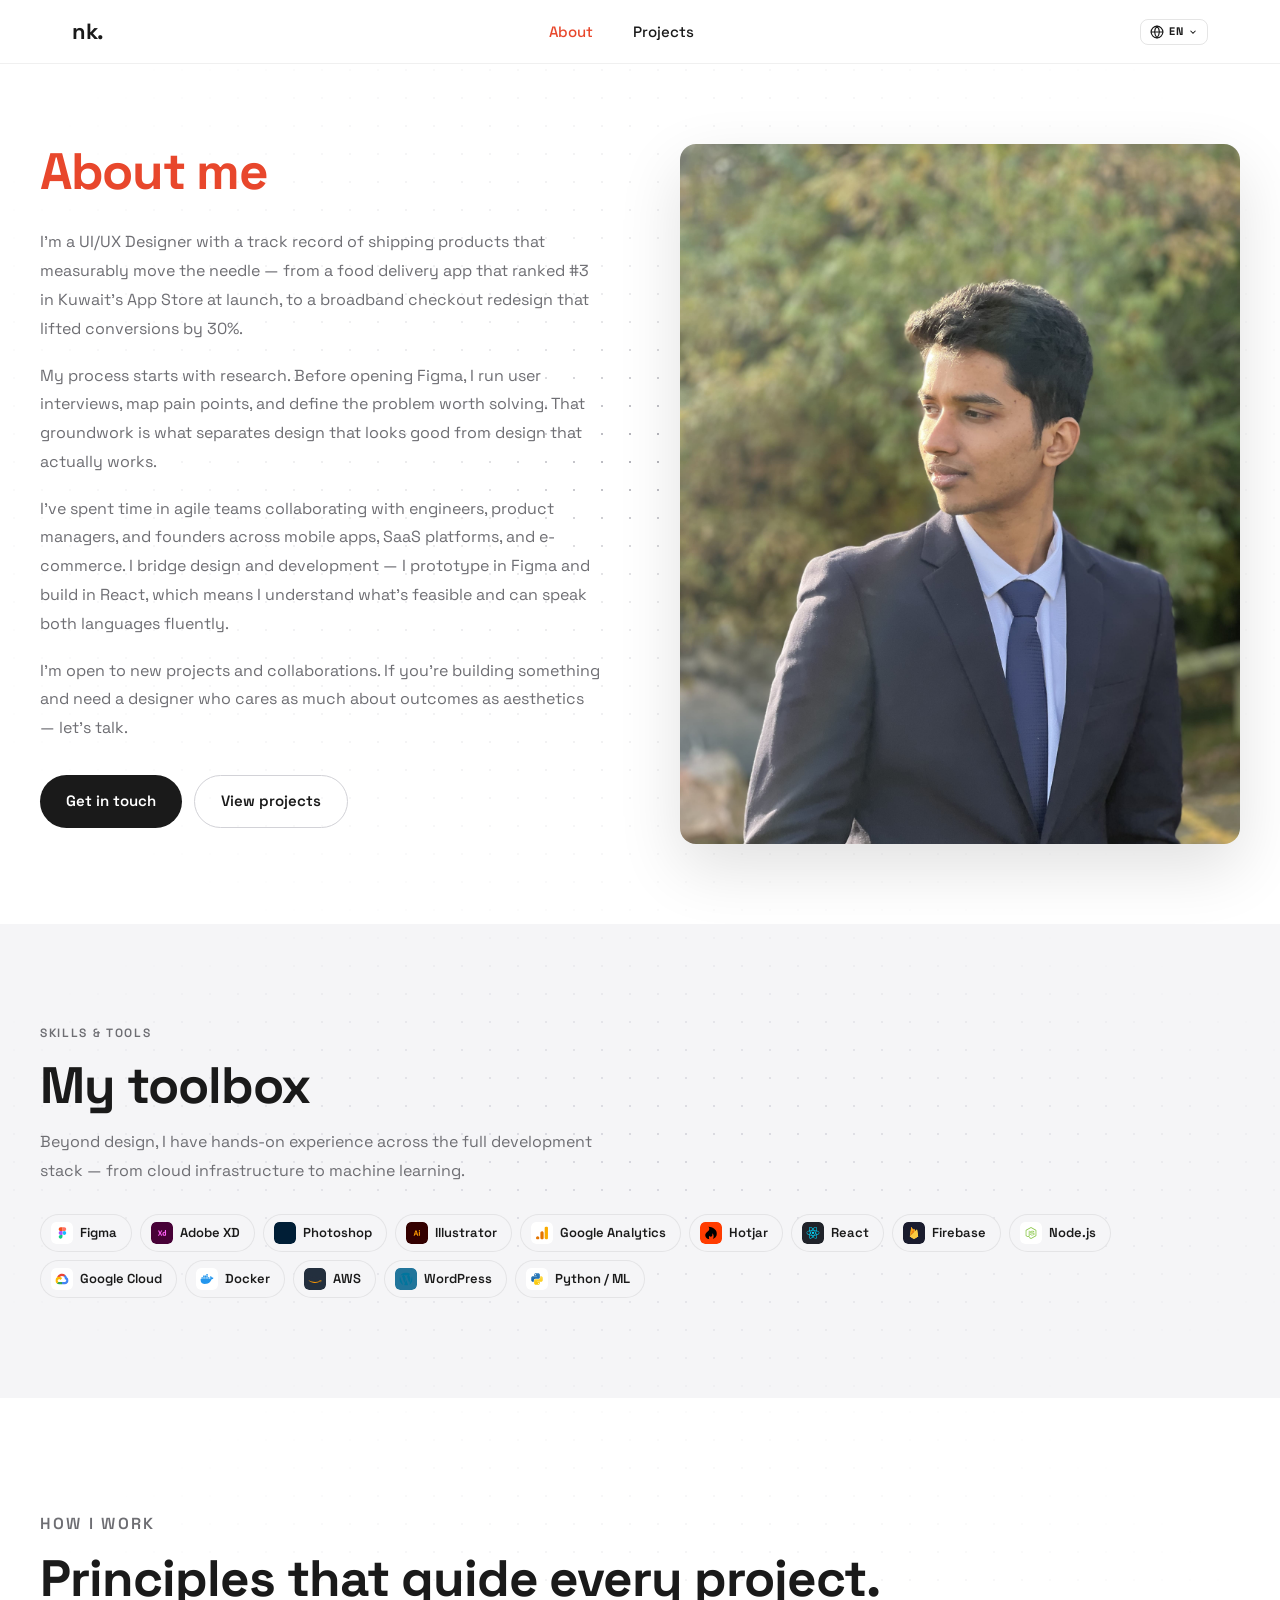
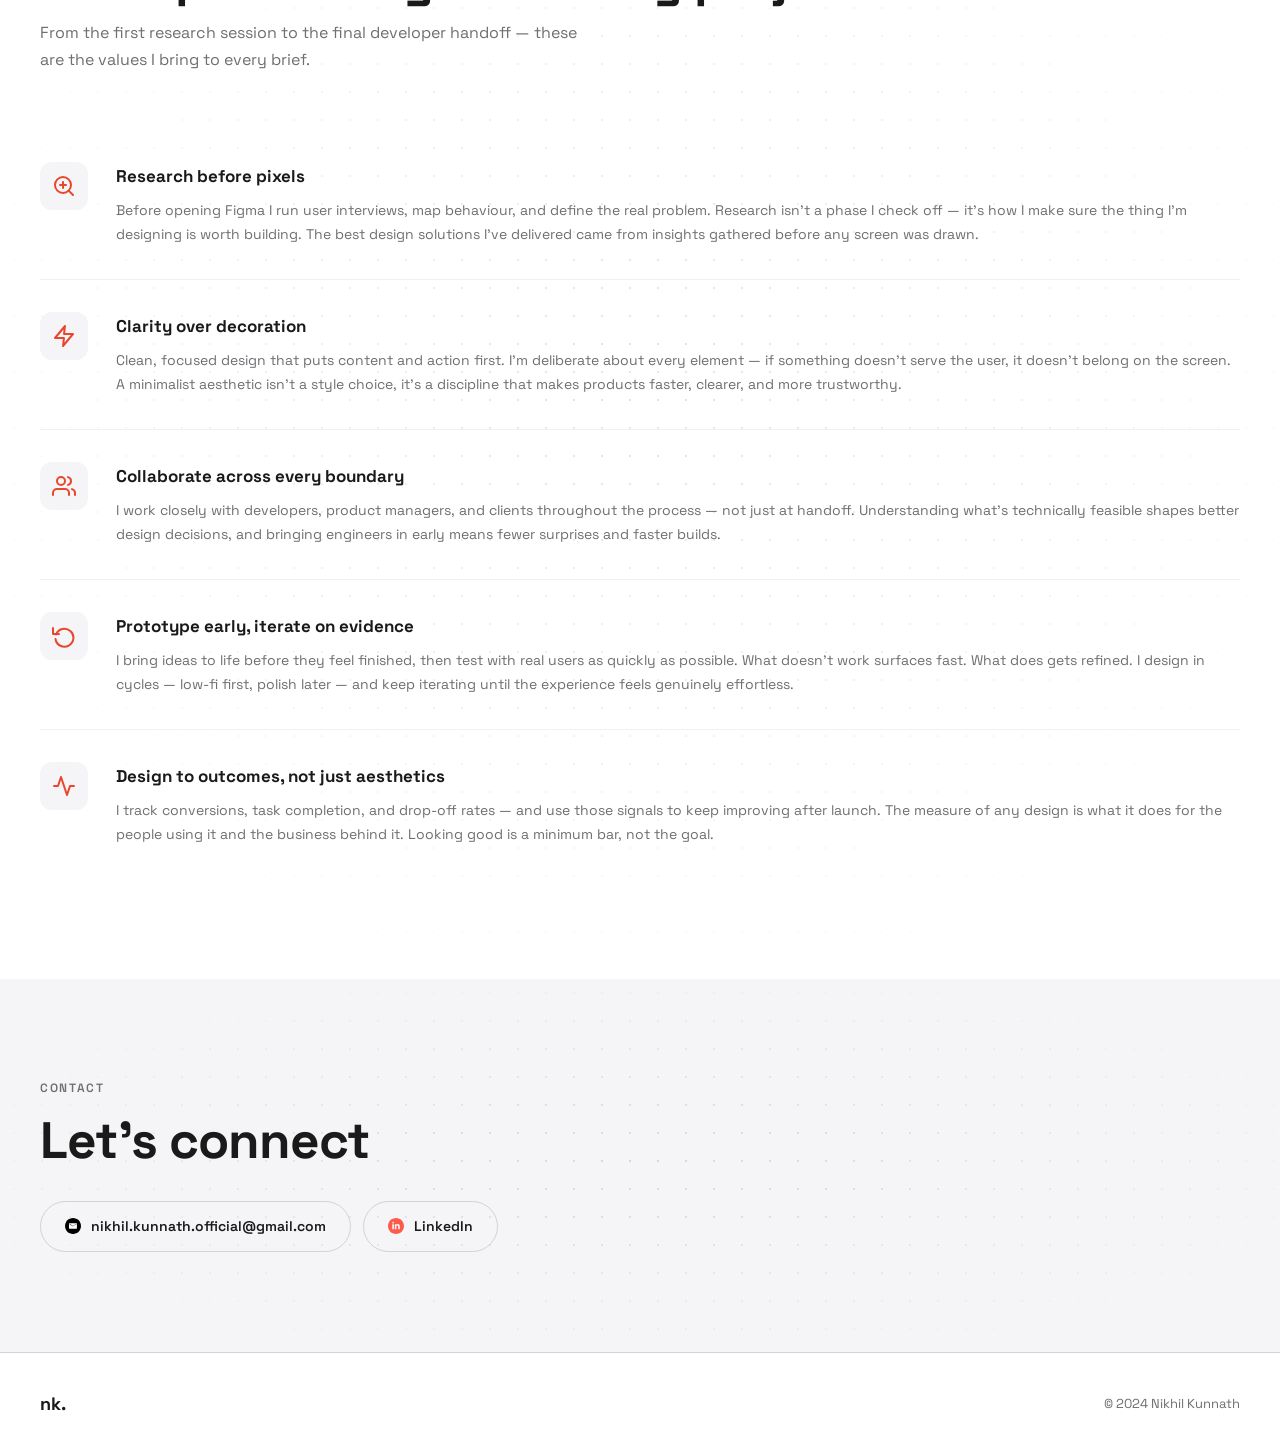
==== about/index.html @ 688c2c31 "Website update" ====
<!DOCTYPE html>
<html lang="en">
<head>
  <meta charset="UTF-8"/>
  <meta name="viewport" content="width=device-width,initial-scale=1.0"/>

  <title>About Nikhil Kunnath — UI/UX Designer &amp; UX Researcher</title>
  <meta name="description" content="About Nikhil Kunnath — UI/UX Designer with experience in mobile apps, e-commerce and SaaS products. Delivered +30% conversions, #3 App Store ranking, and Top 2 on Google."/>
  <meta name="keywords" content="about Nikhil Kunnath, UI UX designer UK, product designer, UX researcher, Figma designer, mobile app designer"/>
  <meta name="author" content="Nikhil Kunnath"/>
  <meta name="robots" content="index, follow"/>
  <link rel="canonical" href="https://nikhilkunnath.online/about/"/>

  <meta property="og:type" content="profile"/>
  <meta property="og:url" content="https://nikhilkunnath.online/about/"/>
  <meta property="og:title" content="About Nikhil Kunnath — UI/UX Designer"/>
  <meta property="og:description" content="UI/UX Designer and UX Researcher. Delivered measurable outcomes across mobile apps, broadband, and e-commerce. Based in the UK."/>
  <meta property="og:image" content="https://nikhilkunnath.online/assets/Nikhil_qWBYh4V7IdTj81jooNt3N.jpeg"/>
  <meta property="og:image:alt" content="Nikhil Kunnath — UI/UX Designer"/>
  <meta property="og:site_name" content="Nikhil Kunnath"/>

  <meta name="twitter:card" content="summary_large_image"/>
  <meta name="twitter:title" content="About Nikhil Kunnath — UI/UX Designer"/>
  <meta name="twitter:description" content="UI/UX Designer and UX Researcher delivering measurable product outcomes."/>
  <meta name="twitter:image" content="https://nikhilkunnath.online/assets/Nikhil_qWBYh4V7IdTj81jooNt3N.jpeg"/>

  <script type="application/ld+json">
  {
    "@context": "https://schema.org",
    "@type": "AboutPage",
    "@id": "https://nikhilkunnath.online/about/#page",
    "url": "https://nikhilkunnath.online/about/",
    "name": "About Nikhil Kunnath — UI/UX Designer",
    "description": "About page for Nikhil Kunnath, a UI/UX Designer and UX Researcher.",
    "isPartOf": { "@id": "https://nikhilkunnath.online/#website" },
    "about": { "@id": "https://nikhilkunnath.online/#person" },
    "breadcrumb": {
      "@type": "BreadcrumbList",
      "itemListElement": [
        { "@type": "ListItem", "position": 1, "name": "Home", "item": "https://nikhilkunnath.online/" },
        { "@type": "ListItem", "position": 2, "name": "About", "item": "https://nikhilkunnath.online/about/" }
      ]
    }
  }
  </script>

  <link rel="preconnect" href="https://fonts.googleapis.com"/>
  <link rel="preconnect" href="https://fonts.gstatic.com" crossorigin/>
  <link rel="icon" href="../favicon.ico" sizes="any"/>
  <link rel="icon" href="../assets/favicon.svg" type="image/svg+xml"/>
  <link rel="stylesheet" href="../styles/main.css"/>
</head>
<body>
<nav>
  <div class="nav-inner">
    <a href="../index.html" class="nav-logo notranslate" translate="no">nk.</a>
    <ul class="nav-links">
      <li><a href="../about/index.html" class="active">About</a></li>
      <li><a href="../index.html#projects">Projects</a></li>
    </ul>
    <button class="nav-toggle" id="navToggle" aria-label="Menu">
      <span></span><span></span><span></span>
    </button>
  </div>
</nav>
<div class="nav-drawer" id="navDrawer">
  <a href="../about/index.html">About</a>
  <a href="../index.html#projects">Projects</a>
</div>

<!-- ABOUT HERO -->
<div class="about-hero dot-target">
  <div class="about-grid">
    <div class="fade-up">
      <h1 style="font-size:clamp(30px,4vw,52px);color:var(--accent);margin-bottom:28px;line-height:1.1;">About me</h1>
      <div class="about-text">
        <p>I'm a UI/UX Designer with a track record of shipping products that measurably move the needle — from a food delivery app that ranked #3 in Kuwait's App Store at launch, to a broadband checkout redesign that lifted conversions by 30%.</p>
        <p>My process starts with research. Before opening Figma, I run user interviews, map pain points, and define the problem worth solving. That groundwork is what separates design that looks good from design that actually works.</p>
        <p>I've spent time in agile teams collaborating with engineers, product managers, and founders across mobile apps, SaaS platforms, and e-commerce. I bridge design and development — I prototype in Figma and build in React, which means I understand what's feasible and can speak both languages fluently.</p>
        <p>I'm open to new projects and collaborations. If you're building something and need a designer who cares as much about outcomes as aesthetics — let's talk.</p>
      </div>
      <div style="margin-top:32px;display:flex;gap:12px;flex-wrap:wrap;">
        <a href="mailto:nikhil.kunnath.official@gmail.com" class="btn btn-primary">Get in touch</a>
        <a href="../index.html#projects" class="btn btn-secondary">View projects</a>
      </div>
    </div>
    <div class="fade-up">
      <img class="about-photo" loading="lazy" src="../assets/Nikhil_qWBYh4V7IdTj81jooNt3N.jpeg" alt="Nikhil Kunnath"/>
    </div>
  </div>
</div>

<!-- TOOLBOX — all 7 categories as chips -->
<section class="section section--gray dot-target">
  <div class="container">
    <div class="fade-up">
      <p class="eyebrow">Skills &amp; tools</p>
      <h2>My toolbox</h2>
      <p class="body-md" style="margin-top:14px;max-width:560px;">Beyond design, I have hands-on experience across the full development stack — from cloud infrastructure to machine learning.</p>
      <div class="toolbox-full">
        <span class="chip"><img src="../assets/icons/figma.svg" alt="Figma" class="chip-icon"/>Figma</span>
        <span class="chip"><img src="../assets/icons/adobe-xd.svg" alt="Adobe XD" class="chip-icon"/>Adobe XD</span>
        <span class="chip"><img src="../assets/icons/photoshop.svg" alt="Photoshop" class="chip-icon"/>Photoshop</span>
        <span class="chip"><img src="../assets/icons/adobe-illustrator.svg" alt="Illustrator" class="chip-icon"/>Illustrator</span>
        <span class="chip"><img src="../assets/icons/google-analytics.svg" alt="Google Analytics" class="chip-icon"/>Google Analytics</span>
        <span class="chip"><img src="../assets/icons/hotjar.svg" alt="Hotjar" class="chip-icon"/>Hotjar</span>
        <span class="chip"><img src="../assets/icons/react.svg" alt="React" class="chip-icon"/>React</span>
        <span class="chip"><img src="../assets/icons/firebase.svg" alt="Firebase" class="chip-icon"/>Firebase</span>
        <span class="chip"><img src="../assets/icons/node-js.svg" alt="Node.js" class="chip-icon"/>Node.js</span>
        <span class="chip"><img src="../assets/icons/google-cloud.svg" alt="Google Cloud" class="chip-icon"/>Google Cloud</span>
        <span class="chip"><img src="../assets/icons/docker.svg" alt="Docker" class="chip-icon"/>Docker</span>
        <span class="chip"><img src="../assets/icons/aws.svg" alt="AWS" class="chip-icon"/>AWS</span>
        <span class="chip"><img src="../assets/icons/wordpress.svg" alt="WordPress" class="chip-icon"/>WordPress</span>
        <span class="chip"><img src="../assets/icons/python.svg" alt="Python" class="chip-icon"/>Python / ML</span>
      </div>
    </div>
  </div>
</section>

<!-- HOW I WORK — unified section -->
<section class="section dot-target">
  <div class="container">
    <div class="how-section-header fade-up">
      <p class="eyebrow">How I work</p>
      <h2>Principles that guide every project.</h2>
      <p>From the first research session to the final developer handoff — these are the values I bring to every brief.</p>
    </div>

    <div class="approach-list" style="margin-top:40px;">

      <div class="approach-item fade-up">
        <div class="a-icon">
          <svg viewBox="0 0 24 24" fill="none" stroke="currentColor" stroke-width="2" stroke-linecap="round" stroke-linejoin="round">
            <circle cx="11" cy="11" r="8"/><line x1="21" y1="21" x2="16.65" y2="16.65"/>
            <line x1="11" y1="8" x2="11" y2="14"/><line x1="8" y1="11" x2="14" y2="11"/>
          </svg>
        </div>
        <div>
          <p class="a-title">Research before pixels</p>
          <p class="a-desc">Before opening Figma I run user interviews, map behaviour, and define the real problem. Research isn't a phase I check off — it's how I make sure the thing I'm designing is worth building. The best design solutions I've delivered came from insights gathered before any screen was drawn.</p>
        </div>
      </div>

      <div class="approach-item fade-up">
        <div class="a-icon">
          <svg viewBox="0 0 24 24" fill="none" stroke="currentColor" stroke-width="2" stroke-linecap="round" stroke-linejoin="round">
            <polygon points="13 2 3 14 12 14 11 22 21 10 12 10 13 2"/>
          </svg>
        </div>
        <div>
          <p class="a-title">Clarity over decoration</p>
          <p class="a-desc">Clean, focused design that puts content and action first. I'm deliberate about every element — if something doesn't serve the user, it doesn't belong on the screen. A minimalist aesthetic isn't a style choice, it's a discipline that makes products faster, clearer, and more trustworthy.</p>
        </div>
      </div>

      <div class="approach-item fade-up">
        <div class="a-icon">
          <svg viewBox="0 0 24 24" fill="none" stroke="currentColor" stroke-width="2" stroke-linecap="round" stroke-linejoin="round">
            <path d="M17 21v-2a4 4 0 0 0-4-4H5a4 4 0 0 0-4 4v2"/><circle cx="9" cy="7" r="4"/>
            <path d="M23 21v-2a4 4 0 0 0-3-3.87M16 3.13a4 4 0 0 1 0 7.75"/>
          </svg>
        </div>
        <div>
          <p class="a-title">Collaborate across every boundary</p>
          <p class="a-desc">I work closely with developers, product managers, and clients throughout the process — not just at handoff. Understanding what's technically feasible shapes better design decisions, and bringing engineers in early means fewer surprises and faster builds.</p>
        </div>
      </div>

      <div class="approach-item fade-up">
        <div class="a-icon">
          <svg viewBox="0 0 24 24" fill="none" stroke="currentColor" stroke-width="2" stroke-linecap="round" stroke-linejoin="round">
            <polyline points="1 4 1 10 7 10"/><path d="M3.51 15a9 9 0 1 0 .49-4.5"/>
          </svg>
        </div>
        <div>
          <p class="a-title">Prototype early, iterate on evidence</p>
          <p class="a-desc">I bring ideas to life before they feel finished, then test with real users as quickly as possible. What doesn't work surfaces fast. What does gets refined. I design in cycles — low-fi first, polish later — and keep iterating until the experience feels genuinely effortless.</p>
        </div>
      </div>

      <div class="approach-item fade-up">
        <div class="a-icon">
          <svg viewBox="0 0 24 24" fill="none" stroke="currentColor" stroke-width="2" stroke-linecap="round" stroke-linejoin="round">
            <polyline points="22 12 18 12 15 21 9 3 6 12 2 12"/>
          </svg>
        </div>
        <div>
          <p class="a-title">Design to outcomes, not just aesthetics</p>
          <p class="a-desc">I track conversions, task completion, and drop-off rates — and use those signals to keep improving after launch. The measure of any design is what it does for the people using it and the business behind it. Looking good is a minimum bar, not the goal.</p>
        </div>
      </div>

    </div>
  </div>
</section>

<!-- CONTACT -->
<section class="section section--gray dot-target">
  <div class="container">
    <div class="fade-up" style="max-width:600px;">
      <p class="eyebrow">Contact</p>
      <h2>Let's connect</h2>
      <div class="contact-links">
        <a href="mailto:nikhil.kunnath.official@gmail.com" class="contact-link">
          <img src="../assets/4550857_email_gmail_mail_sending_yahoo_icon_fpWI31_f5WySmwrllPSsp.svg" alt="Email"/>
          nikhil.kunnath.official@gmail.com
        </a>
        <a href="https://linkedin.com/in/nikhilkunnath" target="_blank" rel="noopener" class="contact-link">
          <img src="../assets/1964405_linkedin_logo_media_social_icon_0TjLdwQFYblhfqQ-_rAzj.svg" alt="LinkedIn"/>
          LinkedIn
        </a>
      </div>
    </div>
  </div>
</section>

<footer>
  <div class="footer-inner">
    <span class="footer-logo notranslate" translate="no">nk.</span>
    <span class="footer-copy">© 2024 Nikhil Kunnath</span>
  </div>
</footer>
<script src="../scripts/main.js"></script>
<script src="../scripts/translate.js"></script>
</body>
</html>
---- styles/main.css ----
@import url('https://fonts.googleapis.com/css2?family=Space+Grotesk:wght@300;400;500;600;700&display=swap');
*,*::before,*::after{box-sizing:border-box;margin:0;padding:0}
:root{
  --white:#ffffff;--off-white:#f5f5f7;--near-black:#1a1a1a;
  --mid-gray:#6e6e73;--light-gray:#d2d2d7;--ultralight:#f0f0f5;
  --accent:#e8472c;--blue:#3a5fff;--mint:#d0e8c6;
  --font:'Space Grotesk',-apple-system,BlinkMacSystemFont,sans-serif;
  --nav:64px;--r:16px;--rs:10px;--max:1200px;
}
html{scroll-behavior:smooth;-webkit-font-smoothing:antialiased}
body{font-family:var(--font);background:var(--white);color:var(--near-black);font-size:17px;line-height:1.65;overflow-x:hidden}
a{color:inherit;text-decoration:none}
img{max-width:100%;display:block}

/* NAV */
nav{position:fixed;top:0;left:0;right:0;height:var(--nav);z-index:200;backdrop-filter:saturate(180%) blur(20px);-webkit-backdrop-filter:saturate(180%) blur(20px);background:rgba(255,255,255,.85);border-bottom:1px solid rgba(0,0,0,.06);transition:border-color .2s}
.nav-inner{max-width:var(--max);margin:0 auto;padding:0 32px;height:100%;display:flex;align-items:center;justify-content:space-between}
.nav-logo{font-size:22px;font-weight:700;letter-spacing:-.5px}
.nav-links{display:flex;gap:40px;list-style:none}
.nav-links a{font-size:15px;font-weight:500;transition:color .2s}
.nav-links a:hover,.nav-links a.active{color:var(--accent)}
.nav-toggle{display:none;flex-direction:column;gap:5px;cursor:pointer;background:none;border:none;padding:4px}
.nav-toggle span{display:block;width:22px;height:2px;background:var(--near-black);border-radius:2px;transition:all .3s}
.nav-toggle.open span:nth-child(1){transform:translateY(7px) rotate(45deg)}
.nav-toggle.open span:nth-child(2){opacity:0}
.nav-toggle.open span:nth-child(3){transform:translateY(-7px) rotate(-45deg)}
.nav-drawer{display:none;position:fixed;top:var(--nav);left:0;right:0;background:rgba(255,255,255,.97);backdrop-filter:blur(20px);border-bottom:1px solid var(--light-gray);z-index:199;padding:28px 32px;flex-direction:column;gap:20px}
.nav-drawer.open{display:flex}
.nav-drawer a{font-size:18px;font-weight:600;transition:color .2s}
.nav-drawer a:hover{color:var(--accent)}

/* LAYOUT */
.section{padding:100px 32px}
.section--gray{background:var(--off-white)}
.section--mint{background:var(--mint)}
.container{max-width:var(--max);margin:0 auto}
.container--narrow{max-width:860px;margin:0 auto}

/* TYPE */
.eyebrow{font-size:12px;font-weight:600;letter-spacing:.14em;text-transform:uppercase;color:var(--mid-gray);margin-bottom:14px}
h1{font-size:clamp(38px,5.5vw,76px);font-weight:700;letter-spacing:-.025em;line-height:1.06}
h2{font-size:clamp(26px,4vw,52px);font-weight:700;letter-spacing:-.02em;line-height:1.1}
h3{font-size:clamp(16px,2vw,21px);font-weight:600;letter-spacing:-.01em;line-height:1.3}
.body-lg{font-size:clamp(16px,2vw,18px);line-height:1.75;color:var(--mid-gray)}
.body-md{font-size:16px;line-height:1.8;color:var(--mid-gray)}

/* HERO - split */
.hero-wrap{min-height:100vh;padding:calc(var(--nav) + 56px) 32px 80px;display:flex;align-items:center}
.hero{max-width:var(--max);margin:0 auto;width:100%;display:grid;grid-template-columns:1fr 1fr;gap:64px;align-items:center}
.hero h1{margin-bottom:10px}
.hero-sub{font-size:clamp(24px,3.5vw,44px);font-weight:700;letter-spacing:-.02em;color:var(--accent);margin-bottom:22px;line-height:1.1}
.hero-desc{max-width:500px;color:var(--mid-gray);font-size:17px;line-height:1.75}
.hero-cta{display:flex;gap:14px;flex-wrap:wrap;align-items:center;margin-top:32px}

/* Toolbox on hero */
.toolbox-label{font-size:11px;font-weight:600;letter-spacing:.13em;text-transform:uppercase;color:var(--mid-gray);margin-top:36px;margin-bottom:14px}
.tool-chips{display:flex;flex-wrap:wrap;gap:8px}
.chip{display:inline-flex;align-items:center;gap:7px;padding:7px 14px 7px 10px;border-radius:100px;background:var(--off-white);border:1px solid rgba(0,0,0,.07);font-size:13px;font-weight:600;color:var(--near-black);transition:all .2s;cursor:default}
.chip svg{width:17px;height:17px;flex-shrink:0}
.chip-icon{width:22px;height:22px;flex-shrink:0;border-radius:5px;display:block}
.chip:hover{background:var(--near-black);color:white;border-color:transparent}

/* Hero mosaic */
.hero-mosaic{display:grid;grid-template-columns:1fr 1fr;grid-template-rows:200px 200px;gap:10px}
.mosaic-card{border-radius:14px;overflow:hidden;display:block;position:relative}
.mosaic-card img{width:100%;height:100%;object-fit:cover;transition:transform .5s ease}
.mosaic-card:hover img{transform:scale(1.05)}
.mosaic-label{position:absolute;inset:0;display:flex;align-items:flex-end;padding:14px;background:linear-gradient(transparent 40%,rgba(0,0,0,.6));color:white;font-size:12px;font-weight:600;opacity:0;transition:opacity .3s}
.mosaic-card:hover .mosaic-label{opacity:1}
.mosaic-card--span{grid-row:span 2}

/* BUTTONS */
.btn{display:inline-flex;align-items:center;gap:8px;padding:13px 26px;border-radius:100px;font-size:15px;font-weight:600;font-family:var(--font);cursor:pointer;transition:all .22s;border:none}
.btn-primary{background:var(--near-black);color:white}
.btn-primary:hover{background:#333;transform:translateY(-1px);box-shadow:0 8px 24px rgba(0,0,0,.15)}
.btn-secondary{background:transparent;color:var(--near-black);border:1.5px solid var(--light-gray)}
.btn-secondary:hover{border-color:var(--near-black)}

/* MARQUEE */
.marquee-wrap{overflow:hidden;border-top:1px solid var(--light-gray);border-bottom:1px solid var(--light-gray);padding:18px 0}
.marquee-track{display:flex;white-space:nowrap;animation:marquee 28s linear infinite}
.marquee-track:hover{animation-play-state:paused}
.marquee-item{display:inline-flex;align-items:center;gap:20px;padding-right:40px;font-size:14px;font-weight:500;color:var(--mid-gray)}
.marquee-dot{color:var(--accent);font-size:18px}
@keyframes marquee{from{transform:translateX(0)}to{transform:translateX(-50%)}}

/* SERVICES */
.services-grid{display:grid;grid-template-columns:1fr 1fr;gap:52px 80px;margin-top:64px}
.service-icon{width:48px;height:48px;margin-bottom:18px;color:var(--near-black)}
.service-title{font-size:20px;font-weight:700;margin-bottom:10px}
.service-desc{font-size:15px;line-height:1.75;color:var(--near-black);opacity:.65}

/* HOW I WORK — combined grid */
.how-section-header{margin-bottom:56px}
.how-section-header h2{margin-bottom:0}
.how-section-header p{color:var(--mid-gray);font-size:16px;margin-top:12px;max-width:560px;line-height:1.7}
.how-tabs{display:flex;gap:0;border-bottom:2px solid var(--light-gray);margin-bottom:48px;overflow-x:auto;scrollbar-width:none}
.how-tabs::-webkit-scrollbar{display:none}
.how-tab{padding:12px 24px;font-size:14px;font-weight:600;color:var(--mid-gray);border-bottom:2px solid transparent;margin-bottom:-2px;cursor:pointer;white-space:nowrap;background:none;border-top:none;border-left:none;border-right:none;font-family:var(--font);transition:color .2s,border-color .2s}
.how-tab.active{color:var(--accent);border-bottom-color:var(--accent)}
.how-panel{display:none}
.how-panel.active{display:block}
/* Principles grid */
.principles-grid{display:grid;grid-template-columns:repeat(2,1fr);gap:16px}
.principle-card{background:var(--white);border:1px solid rgba(0,0,0,.07);border-radius:var(--r);padding:32px;transition:transform .3s,box-shadow .3s}
.principle-card:hover{transform:translateY(-4px);box-shadow:0 16px 40px rgba(0,0,0,.08)}
.p-icon{width:48px;height:48px;border-radius:12px;background:var(--off-white);display:flex;align-items:center;justify-content:center;margin-bottom:18px;transition:background .3s,transform .4s cubic-bezier(.34,1.56,.64,1)}
.principle-card:hover .p-icon{background:rgba(232,71,44,.1);transform:rotate(-5deg) scale(1.08)}
.p-icon svg{width:24px;height:24px;color:var(--accent)}
.p-num{font-size:11px;font-weight:700;letter-spacing:.12em;color:var(--accent);margin-bottom:6px}
.p-title{font-size:18px;font-weight:700;margin-bottom:8px}
.p-desc{font-size:14px;line-height:1.75;color:var(--mid-gray)}
/* Approach list */
.approach-list{display:flex;flex-direction:column;gap:0}
.approach-item{display:grid;grid-template-columns:52px 1fr;gap:24px;align-items:start;padding:32px 0;border-bottom:1px solid var(--ultralight)}
.approach-item:last-child{border-bottom:none}
.a-icon{width:48px;height:48px;border-radius:12px;background:var(--off-white);display:flex;align-items:center;justify-content:center;flex-shrink:0;transition:background .3s,transform .4s cubic-bezier(.34,1.56,.64,1)}
.approach-item:hover .a-icon{background:rgba(232,71,44,.1);transform:rotate(-5deg) scale(1.08)}
.a-icon svg{width:24px;height:24px;color:var(--accent)}
.a-title{font-size:17px;font-weight:700;margin-bottom:8px;color:var(--near-black)}
.a-desc{font-size:14px;line-height:1.75;color:var(--mid-gray)}

/* PROJECTS */
.projects-grid{display:grid;grid-template-columns:repeat(2,1fr);gap:24px;margin-top:56px}
.project-card{background:var(--off-white);border-radius:var(--r);overflow:hidden;border:1px solid rgba(0,0,0,.06);transition:all .35s cubic-bezier(.25,.46,.45,.94);display:block}
.project-card:hover{transform:translateY(-6px);box-shadow:0 20px 60px rgba(0,0,0,.1);border-color:transparent}
.project-card-img{width:100%;aspect-ratio:16/9;object-fit:cover;display:block}
.project-card-body{padding:28px 28px 32px}
.project-card-tag{font-size:11px;font-weight:700;letter-spacing:.1em;text-transform:uppercase;color:var(--blue);margin-bottom:10px}
.project-card-title{font-size:22px;font-weight:700;letter-spacing:-.02em;margin-bottom:8px}
.project-card-desc{font-size:14px;color:var(--mid-gray);line-height:1.65;margin-bottom:20px}
.project-card-link{display:inline-flex;align-items:center;gap:6px;font-size:13px;font-weight:700;transition:gap .2s}
.project-card:hover .project-card-link{gap:10px}

/* TESTIMONIALS */
.testimonials-grid{display:grid;grid-template-columns:repeat(3,1fr);gap:20px;margin-top:56px}
.testimonial-card{background:var(--off-white);border-radius:var(--r);padding:32px;border:1px solid rgba(0,0,0,.05)}
.testimonial-quote{font-size:44px;line-height:1;color:var(--accent);font-weight:700;margin-bottom:14px;opacity:.3}
.testimonial-text{font-size:14px;line-height:1.8;margin-bottom:24px}
.testimonial-author{display:flex;align-items:center;gap:12px}
.testimonial-avatar{width:42px;height:42px;border-radius:50%;object-fit:cover;flex-shrink:0}
.testimonial-initials{width:42px;height:42px;border-radius:50%;background:var(--light-gray);display:flex;align-items:center;justify-content:center;font-size:15px;font-weight:700;color:var(--mid-gray);flex-shrink:0}
.testimonial-name{font-size:14px;font-weight:700}
.testimonial-role{font-size:12px;color:var(--mid-gray)}

/* CONTACT */
.contact-links{display:flex;gap:12px;margin-top:32px;flex-wrap:wrap}
.contact-link{display:inline-flex;align-items:center;gap:10px;padding:13px 24px;border-radius:100px;font-size:14px;font-weight:600;border:1.5px solid var(--light-gray);transition:all .22s}
.contact-link:hover{border-color:var(--near-black);background:var(--near-black);color:white}
.contact-link img{width:16px;height:16px;object-fit:contain;transition:filter .2s}
.contact-link:hover img{filter:invert(1)}

/* FOOTER */
footer{border-top:1px solid var(--light-gray);padding:36px 32px}
.footer-inner{max-width:var(--max);margin:0 auto;display:flex;align-items:center;justify-content:space-between;flex-wrap:wrap;gap:12px}
.footer-logo{font-size:18px;font-weight:700}
.footer-copy{font-size:13px;color:var(--mid-gray)}

/* ABOUT */
.about-hero{padding:calc(var(--nav) + 80px) 32px 80px}
.about-grid{display:grid;grid-template-columns:1fr 1fr;gap:80px;align-items:start;max-width:var(--max);margin:0 auto}
.about-photo{width:100%;aspect-ratio:4/5;object-fit:cover;object-position:top;border-radius:var(--r);box-shadow:0 24px 64px rgba(0,0,0,.12)}
.about-text p{margin-bottom:18px;color:var(--mid-gray);font-size:16px;line-height:1.8}
.about-text p:last-of-type{margin-bottom:0}
/* Full toolbox chips */
.toolbox-full{display:flex;flex-wrap:wrap;gap:8px;margin-top:28px}

/* ─── CASE STUDY ─── */
/* Horizontal subnav — sticky below main nav */
.case-subnav-wrap{
  position:sticky;top:var(--nav);z-index:100;
  background:rgba(255,255,255,.92);
  backdrop-filter:blur(16px);-webkit-backdrop-filter:blur(16px);
  border-bottom:1px solid var(--light-gray);
}
.case-subnav{
  max-width:860px;margin:0 auto;padding:0 32px;
  display:flex;overflow-x:auto;scrollbar-width:none;-ms-overflow-style:none;
}
.case-subnav::-webkit-scrollbar{display:none}
.case-subnav a{
  display:inline-block;padding:14px 18px;
  font-size:13px;font-weight:500;color:var(--mid-gray);
  border-bottom:2px solid transparent;
  white-space:nowrap;flex-shrink:0;
  transition:color .18s,border-color .18s;
}
.case-subnav a:hover{color:var(--near-black)}
.case-subnav a.active{color:var(--accent);border-bottom-color:var(--accent);font-weight:600}

.case-hero{padding:calc(var(--nav) + 72px) 32px 72px}
.case-hero-inner{max-width:860px;margin:0 auto}
.case-meta{display:flex;flex-wrap:wrap;gap:36px;margin-top:48px;padding-top:48px;border-top:1px solid var(--light-gray)}
.case-meta-label{font-size:11px;font-weight:700;letter-spacing:.12em;text-transform:uppercase;color:var(--mid-gray);margin-bottom:4px}
.case-meta-value{font-size:14px;font-weight:500}
.case-cover{width:100%;max-width:860px;display:block;margin:56px auto 0;border-radius:var(--r);box-shadow:0 24px 72px rgba(0,0,0,.12)}
.case-section{padding:68px 32px;scroll-margin-top:calc(var(--nav) + 54px)}
.case-section:not(:last-of-type){border-bottom:1px solid var(--ultralight)}
.case-content{max-width:860px;margin:0 auto}
.case-section h2{margin-bottom:20px}
.case-section p,.case-section .body-md{margin-bottom:14px}
.case-section p:last-child{margin-bottom:0}
.back-link{display:inline-flex;align-items:center;gap:6px;font-size:13px;font-weight:600;color:var(--mid-gray);margin-bottom:32px;transition:color .18s}
.back-link:hover{color:var(--near-black)}

/* Case content blocks */
.goals-box{background:#f0f4ff;border:1px solid rgba(58,95,255,.15);border-radius:var(--rs);padding:26px 30px;margin-top:24px}
.goals-box-title{font-size:14px;font-weight:700;color:var(--blue);margin-bottom:12px}
.goals-box ul{list-style:disc;padding-left:18px;display:flex;flex-direction:column;gap:8px}
.goals-box li{font-size:15px;line-height:1.65}
.goals-grid{display:grid;grid-template-columns:repeat(auto-fill,minmax(200px,1fr));gap:14px;margin-top:24px}
.goal-card{background:var(--off-white);border-radius:var(--rs);padding:22px}
.goal-num{font-size:11px;font-weight:700;letter-spacing:.1em;color:var(--blue);margin-bottom:8px}
.goal-text{font-size:14px;line-height:1.65}
.img-grid{display:grid;grid-template-columns:repeat(auto-fill,minmax(240px,1fr));gap:14px;margin-top:24px}
.img-grid img{width:100%;border-radius:var(--rs);border:1px solid rgba(0,0,0,.07);box-shadow:0 4px 20px rgba(0,0,0,.07);display:block}
.img-full{width:100%;max-width:760px;display:block;border-radius:var(--rs);border:1px solid rgba(0,0,0,.07);box-shadow:0 4px 24px rgba(0,0,0,.08);margin-top:24px}
.stats-row{display:grid;grid-template-columns:repeat(auto-fill,minmax(150px,1fr));gap:14px;margin-top:32px}
.stat-card{text-align:center;padding:28px 14px;background:var(--off-white);border-radius:var(--r);border:1px solid var(--light-gray)}
.stat-num{font-size:40px;font-weight:700;letter-spacing:-.03em;color:var(--accent);line-height:1;margin-bottom:8px}
.stat-label{font-size:13px;color:var(--mid-gray);font-weight:500;line-height:1.5}
.findings-grid{display:grid;grid-template-columns:1fr 1fr;gap:14px;margin-top:24px}
.finding-card{background:var(--off-white);border-radius:var(--rs);padding:22px}
.finding-card h3{font-size:14px;font-weight:700;margin-bottom:12px}
.finding-card ul{list-style:none;display:flex;flex-direction:column;gap:8px}
.finding-card li{font-size:14px;color:var(--mid-gray);padding-left:16px;position:relative;line-height:1.65}
.finding-card li::before{content:'→';position:absolute;left:0;color:var(--accent);font-weight:700}
.insight-box{background:#e8f4ff;border-left:3px solid var(--blue);border-radius:4px;padding:18px 22px;margin-top:18px}
.insight-box p{font-size:14px;margin-bottom:8px}
.insight-box p:last-child{margin-bottom:0}
.eval-grid{display:grid;grid-template-columns:1fr 1fr;gap:14px;margin-top:20px}
.eval-card{background:#e8f4ff;border-radius:var(--rs);padding:18px 20px}
.eval-card-title{font-size:13px;font-weight:700;color:var(--blue);margin-bottom:6px}
.eval-card-desc{font-size:13px;line-height:1.6}
/* Persona cards */
.persona-grid{display:grid;grid-template-columns:repeat(auto-fill,minmax(270px,1fr));gap:20px;margin-top:28px}
.persona-card{background:var(--off-white);border-radius:var(--r);padding:28px;border:1px solid rgba(0,0,0,.05)}
.persona-tag{font-size:11px;font-weight:700;letter-spacing:.1em;text-transform:uppercase;color:var(--blue);margin-bottom:6px}
.persona-name{font-size:20px;font-weight:700;margin-bottom:12px}
.persona-bio{font-size:14px;color:var(--mid-gray);line-height:1.7;margin-bottom:16px;padding-bottom:16px;border-bottom:1px solid var(--light-gray)}
.persona-section-label{font-size:11px;font-weight:700;letter-spacing:.08em;text-transform:uppercase;color:var(--mid-gray);margin-top:14px;margin-bottom:8px}
.persona-list{list-style:none;display:flex;flex-direction:column;gap:6px}
.persona-list li{font-size:13px;line-height:1.6;padding-left:14px;position:relative;color:var(--near-black)}
.persona-list li::before{content:'·';position:absolute;left:0;font-weight:700;color:var(--accent)}
/* Interviewee grid */
.interview-grid{display:grid;grid-template-columns:repeat(3,1fr);gap:16px;margin-top:24px}
.interview-card{background:var(--off-white);border-radius:var(--rs);padding:24px;text-align:center;border:1px solid rgba(0,0,0,.05)}
.interview-num{font-size:32px;font-weight:700;color:var(--accent);line-height:1;margin-bottom:6px}
.interview-label{font-size:14px;font-weight:600;margin-bottom:4px}
.interview-desc{font-size:12px;color:var(--mid-gray);line-height:1.5}

/* FADE UP */
.fade-up{opacity:0;transform:translateY(24px);transition:opacity .6s ease,transform .6s ease}
.fade-up.visible{opacity:1;transform:translateY(0)}
/* Safety: if JS fails entirely, show all content */
.no-js .fade-up { opacity:1; transform:none; }

/* RESPONSIVE */
@media(max-width:1024px){
  .hero{grid-template-columns:1fr}
  .hero-mosaic{display:none}
  .hero-wrap{min-height:auto}
  .services-grid{gap:36px 48px}
}
@media(max-width:900px){
  .nav-links{display:none}
  .nav-toggle{display:flex}
  .projects-grid{grid-template-columns:1fr}
  .testimonials-grid{grid-template-columns:1fr 1fr}
  .about-grid{grid-template-columns:1fr;gap:40px}
  .about-photo{aspect-ratio:3/2;max-width:440px}
  .findings-grid{grid-template-columns:1fr}
  .services-grid{grid-template-columns:1fr;gap:36px}
  .principles-grid{grid-template-columns:1fr}
  .eval-grid{grid-template-columns:1fr}
  .interview-grid{grid-template-columns:1fr}
}
@media(max-width:640px){
  .section{padding:64px 20px}
  .case-section{padding:52px 20px}
  .hero-wrap{padding:calc(var(--nav)+32px) 20px 56px}
  .nav-inner{padding:0 20px}
  .nav-drawer{padding:24px 20px}
  .case-hero{padding:calc(var(--nav)+44px) 20px 52px}
  .about-hero{padding:calc(var(--nav)+44px) 20px 48px}
  footer{padding:28px 20px}
  .testimonials-grid{grid-template-columns:1fr}
  .stats-row{grid-template-columns:repeat(2,1fr)}
  .case-meta{gap:18px}
  .case-subnav{padding:0 20px}
  .case-subnav a{padding:12px 12px;font-size:12px}
}
@media(max-width:380px){h1{font-size:32px}h2{font-size:24px}}

/* ── Image lightbox overlay ── */
.zoomable {
  cursor: zoom-in;
  transition: opacity 0.2s;
}
.zoomable:hover { opacity: 0.88; }

.lightbox-overlay {
  position: fixed;
  inset: 0;
  z-index: 9999;
  background: rgba(0,0,0,0.88);
  display: flex;
  align-items: center;
  justify-content: center;
  padding: 24px;
  opacity: 0;
  pointer-events: none;
  transition: opacity 0.25s;
  cursor: zoom-out;
}
.lightbox-overlay.active {
  opacity: 1;
  pointer-events: all;
}
.lightbox-overlay img {
  max-width: 100%;
  max-height: 90vh;
  object-fit: contain;
  border-radius: 8px;
  box-shadow: 0 24px 80px rgba(0,0,0,0.5);
  transform: scale(0.94);
  transition: transform 0.3s cubic-bezier(.34,1.56,.64,1);
  user-select: none;
}
.lightbox-overlay.active img {
  transform: scale(1);
}
.lightbox-close {
  position: fixed;
  top: 20px;
  right: 24px;
  width: 44px;
  height: 44px;
  background: rgba(255,255,255,0.12);
  border: 1px solid rgba(255,255,255,0.2);
  border-radius: 50%;
  color: #fff;
  font-size: 22px;
  line-height: 1;
  cursor: pointer;
  display: flex;
  align-items: center;
  justify-content: center;
  z-index: 10000;
  transition: background 0.2s;
}
.lightbox-close:hover { background: rgba(255,255,255,0.22); }

/* Ensure last case section has enough scroll room */
.case-section:last-of-type { padding-bottom: 120px; }

/* ═══════════════════════════════════════════
   WHOLE-PAGE DOT GRID SPOTLIGHT
   Add class .dot-target to any section/div.
   JS sets --mx / --my locally per element.
   ═══════════════════════════════════════════ */
.dot-target {
  position: relative;
  overflow: hidden;
}
/* Lift direct content containers above the ::before dot layer */
.dot-target > .container,
.dot-target > .about-grid,
.dot-target > .hero-inner {
  position: relative;
  z-index: 1;
}
/* The dot grid itself */
.dot-target::before {
  content: '';
  position: absolute;
  inset: 0;
  background-image: radial-gradient(circle, var(--dot-clr, #a8a8b0) 1.2px, transparent 1.2px);
  background-size: 28px 28px;
  -webkit-mask-image:
    radial-gradient(ellipse 180px 145px at var(--mx, 50%) var(--my, 50%),
      rgba(0,0,0,0.9) 0%, rgba(0,0,0,0.28) 62%, transparent 100%),
    radial-gradient(ellipse 60% 58% at 50% 50%,
      rgba(0,0,0,0.32) 0%, transparent 100%);
  -webkit-mask-composite: add;
  mask-image:
    radial-gradient(ellipse 180px 145px at var(--mx, 50%) var(--my, 50%),
      rgba(0,0,0,0.9) 0%, rgba(0,0,0,0.28) 62%, transparent 100%),
    radial-gradient(ellipse 60% 58% at 50% 50%,
      rgba(0,0,0,0.32) 0%, transparent 100%);
  mask-composite: add;
  pointer-events: none;
  z-index: 0;
}
/* Dot colour per background */
.dot-target.section--gray  { --dot-clr: #9494a6; }
.dot-target.section--mint  { --dot-clr: #72aa86; }
/* About hero (white bg, same default) */
.dot-target.about-hero     { --dot-clr: #a8a8b0; }

/* ═══════════════════════════════════════════════════════
   GOOGLE TRANSLATE — zero layout impact, never blank the page
   ═══════════════════════════════════════════════════════ */

/* Hide all GT chrome — we use our own picker */
.skiptranslate,
.goog-te-banner-frame,
.goog-te-menu-frame,
#goog-gt-tt,
.goog-te-balloon-frame,
.goog-tooltip,
.goog-tooltip:hover,
.goog-te-spinner-pos { display: none !important; }

/* CRITICAL: prevent GT from pushing/hiding page content */
body { top: 0 !important; }
body.translated-ltr,
body.translated-rtl { top: 0 !important; }

/* CRITICAL: prevent GT from hiding body during translation init */
body { visibility: visible !important; opacity: 1 !important; }
html { visibility: visible !important; }

/* Fix font tag wrapping GT injects around text */
font, font * { vertical-align: inherit !important; line-height: inherit !important; }

/* Kill translated text highlight flash */
.goog-text-highlight { background: none !important; box-shadow: none !important; }

/* Match our font in the hidden GT combo (doesn't matter visually but keeps console clean) */
.goog-te-combo { font-family: var(--font) !important; }

/* ═══════════════════════════════════════════════════════
   LANGUAGE PICKER — desktop nav
   ═══════════════════════════════════════════════════════ */
.lp-wrap {
  position: relative;
  display: flex;
  align-items: center;
}

.lp-btn {
  display: flex;
  align-items: center;
  gap: 5px;
  padding: 5px 9px;
  border-radius: 8px;
  border: 1px solid rgba(0,0,0,0.1);
  background: transparent;
  color: var(--near-black);
  font-family: var(--font);
  font-size: 11px;
  font-weight: 700;
  letter-spacing: 0.04em;
  cursor: pointer;
  transition: background 0.15s, border-color 0.15s;
  white-space: nowrap;
  line-height: 1;
}
.lp-btn:hover { background: var(--off-white); border-color: rgba(0,0,0,0.18); }

.lp-chevron { transition: transform 0.18s ease; flex-shrink: 0; }
.lp-btn[aria-expanded="true"] .lp-chevron { transform: rotate(180deg); }

/* Dropdown */
.lp-dropdown {
  position: absolute;
  top: calc(100% + 10px);
  right: 0;
  background: #fff;
  border: 1px solid rgba(0,0,0,0.09);
  border-radius: 12px;
  box-shadow: 0 10px 36px rgba(0,0,0,0.13);
  min-width: 158px;
  padding: 5px;
  opacity: 0;
  transform: translateY(-6px) scale(0.97);
  transform-origin: top right;
  pointer-events: none;
  transition: opacity 0.16s ease, transform 0.16s ease;
  z-index: 500;
}
.lp-dropdown.is-open {
  opacity: 1;
  transform: translateY(0) scale(1);
  pointer-events: all;
}

.lp-option {
  display: flex;
  align-items: center;
  justify-content: space-between;
  width: 100%;
  padding: 8px 11px;
  border: none;
  background: none;
  border-radius: 7px;
  font-family: var(--font);
  font-size: 13px;
  color: var(--near-black);
  cursor: pointer;
  transition: background 0.1s;
  text-align: left;
  gap: 8px;
}
.lp-option:hover { background: var(--off-white); }
.lp-option.is-active { font-weight: 700; color: var(--accent); }
.lp-check { display: none; color: var(--accent); flex-shrink: 0; }
.lp-option.is-active .lp-check { display: block; }
.lp-native { flex: 1; }

/* ═══════════════════════════════════════════════════════
   LANGUAGE PICKER — mobile drawer
   ═══════════════════════════════════════════════════════ */
.lp-drawer-wrap {
  border-top: 1px solid var(--light-gray);
  padding-top: 20px;
  margin-top: 4px;
}
.lp-drawer-label {
  display: flex;
  align-items: center;
  gap: 7px;
  font-size: 12px;
  font-weight: 700;
  letter-spacing: 0.09em;
  text-transform: uppercase;
  color: var(--mid-gray);
  margin-bottom: 12px;
}
.lp-drawer-grid {
  display: flex;
  flex-wrap: wrap;
  gap: 8px;
}
.lp-drawer-opt {
  padding: 6px 13px;
  border-radius: 8px;
  border: 1px solid var(--light-gray);
  background: transparent;
  font-family: var(--font);
  font-size: 12px;
  font-weight: 700;
  letter-spacing: 0.04em;
  color: var(--near-black);
  cursor: pointer;
  transition: background 0.12s, border-color 0.12s, color 0.12s;
}
.lp-drawer-opt:hover { background: var(--off-white); }
.lp-drawer-opt.is-active {
  background: var(--accent);
  border-color: var(--accent);
  color: #fff;
}

/* ── Translation fallback banner ── */
#lp-fallback {
  position: fixed;
  bottom: 24px;
  left: 50%;
  transform: translateX(-50%);
  background: var(--near-black);
  color: #fff;
  border-radius: 12px;
  padding: 13px 18px 13px 16px;
  display: flex;
  align-items: center;
  gap: 14px;
  font-size: 13px;
  line-height: 1.45;
  box-shadow: 0 8px 32px rgba(0,0,0,0.28);
  z-index: 99999;
  max-width: min(90vw, 420px);
  animation: lp-slide-up 0.3s cubic-bezier(.34,1.56,.64,1);
}
#lp-fallback span { display: flex; align-items: center; gap: 8px; }
#lp-fallback strong { color: #fff; font-weight: 700; }
#lp-fallback-close {
  background: rgba(255,255,255,0.15);
  border: none;
  border-radius: 50%;
  width: 24px;
  height: 24px;
  flex-shrink: 0;
  color: #fff;
  font-size: 16px;
  cursor: pointer;
  display: flex;
  align-items: center;
  justify-content: center;
  padding: 0;
  line-height: 1;
  transition: background 0.15s;
}
#lp-fallback-close:hover { background: rgba(255,255,255,0.28); }
@keyframes lp-slide-up {
  from { opacity: 0; transform: translateX(-50%) translateY(12px); }
  to   { opacity: 1; transform: translateX(-50%) translateY(0); }
}
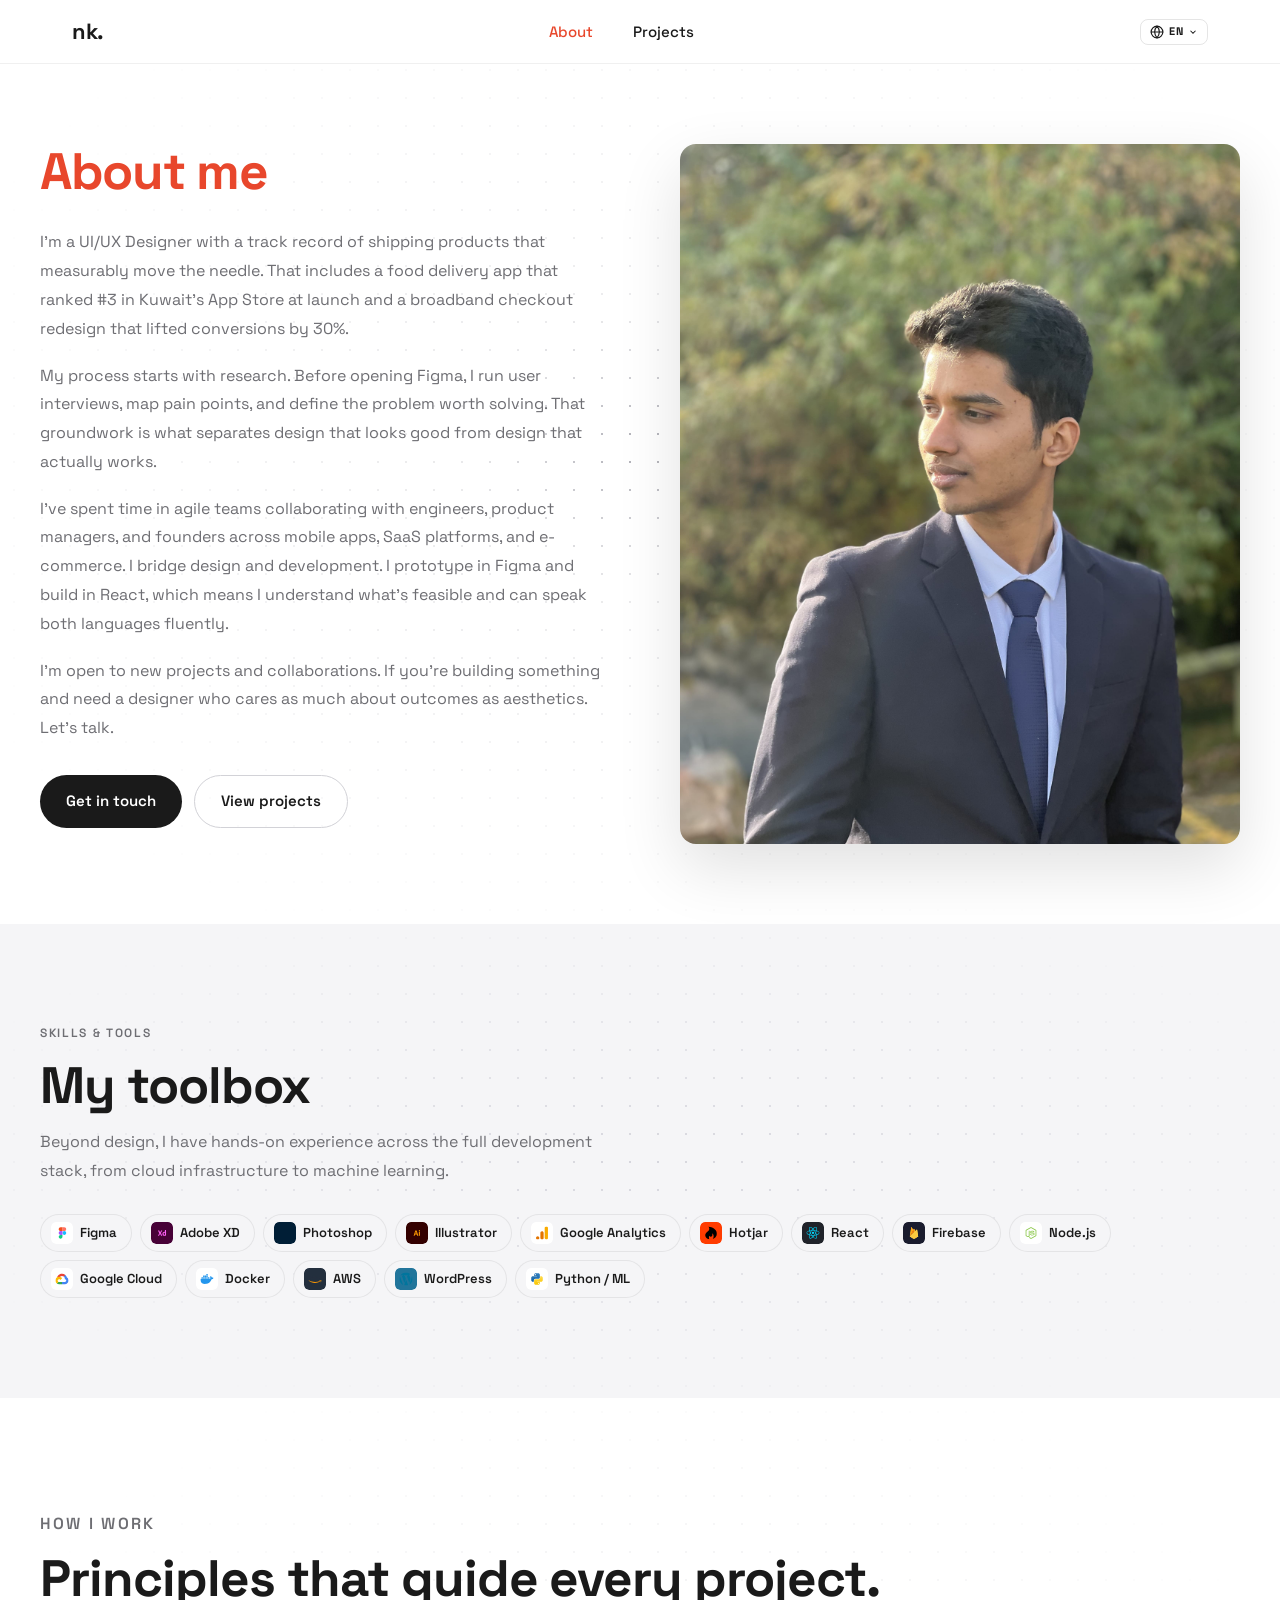
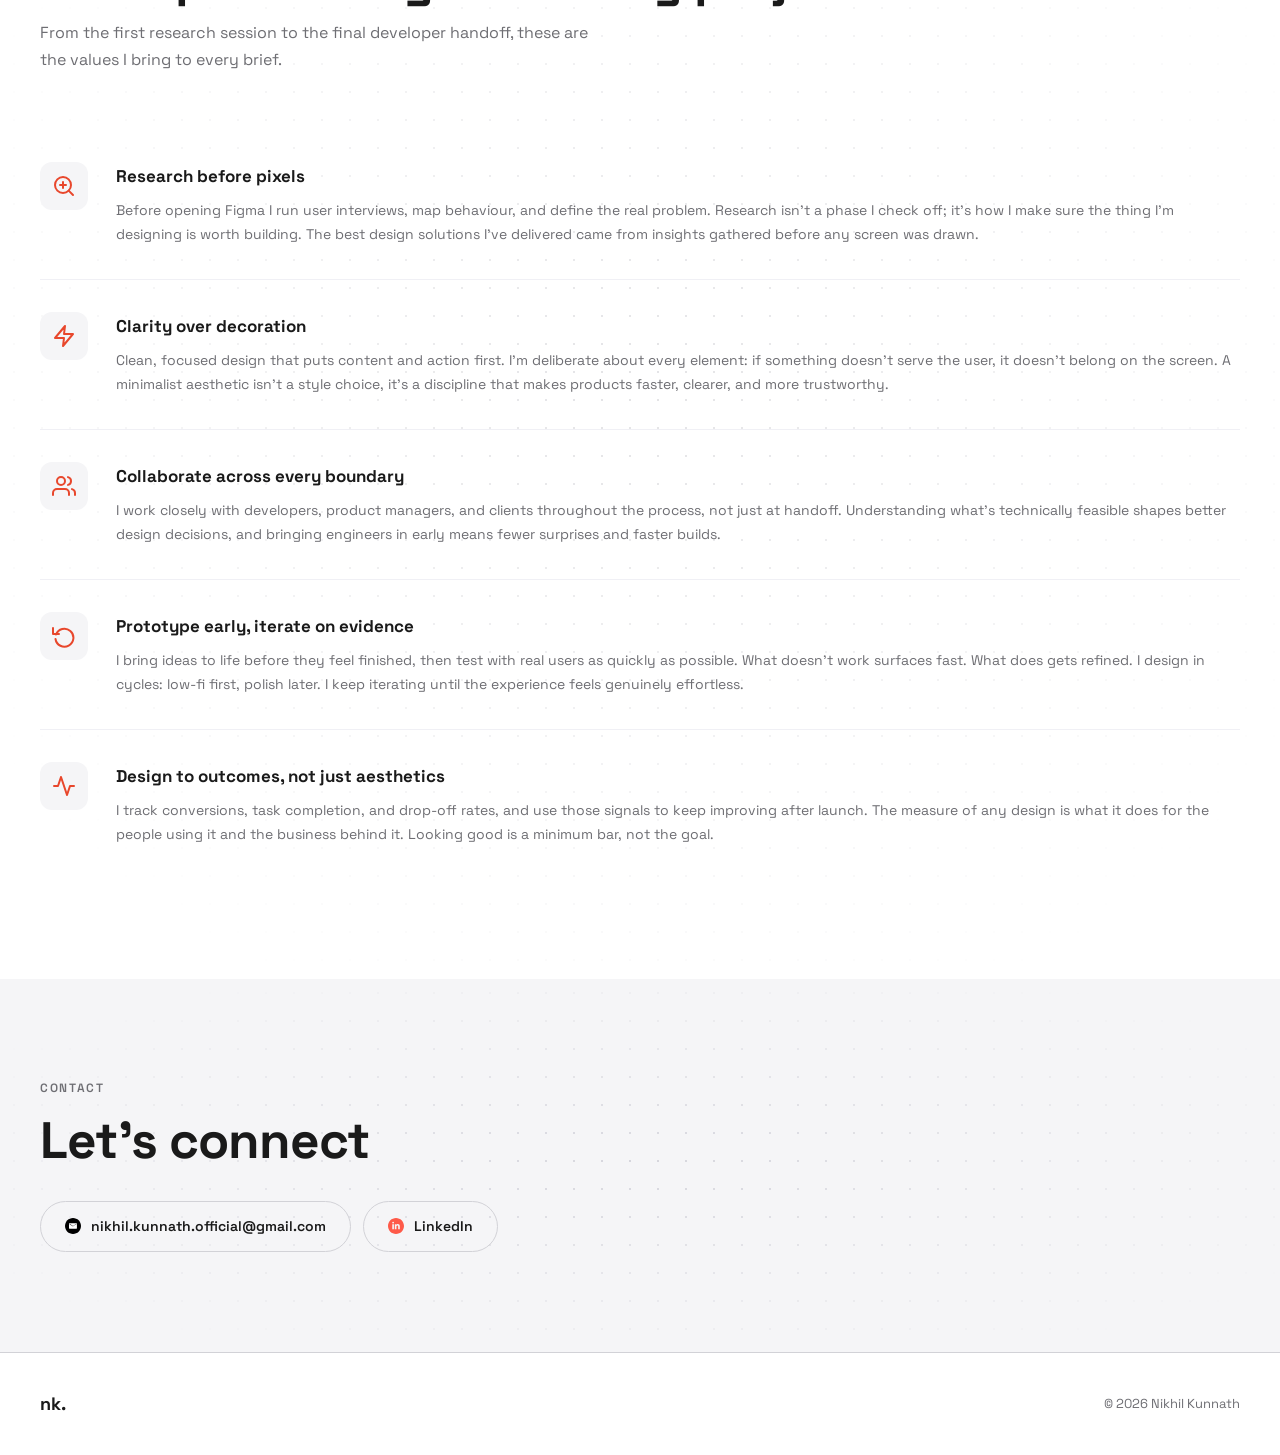
==== commit 35133d2a: "Latest Update Added Home Image" ====
--- a/about/index.html
+++ b/about/index.html
@@ -74,10 +74,10 @@
     <div class="fade-up">
       <h1 style="font-size:clamp(30px,4vw,52px);color:var(--accent);margin-bottom:28px;line-height:1.1;">About me</h1>
       <div class="about-text">
-        <p>I'm a UI/UX Designer with a track record of shipping products that measurably move the needle — from a food delivery app that ranked #3 in Kuwait's App Store at launch, to a broadband checkout redesign that lifted conversions by 30%.</p>
+        <p>I'm a UI/UX Designer with a track record of shipping products that measurably move the needle. That includes a food delivery app that ranked #3 in Kuwait's App Store at launch and a broadband checkout redesign that lifted conversions by 30%.</p>
         <p>My process starts with research. Before opening Figma, I run user interviews, map pain points, and define the problem worth solving. That groundwork is what separates design that looks good from design that actually works.</p>
-        <p>I've spent time in agile teams collaborating with engineers, product managers, and founders across mobile apps, SaaS platforms, and e-commerce. I bridge design and development — I prototype in Figma and build in React, which means I understand what's feasible and can speak both languages fluently.</p>
-        <p>I'm open to new projects and collaborations. If you're building something and need a designer who cares as much about outcomes as aesthetics — let's talk.</p>
+        <p>I've spent time in agile teams collaborating with engineers, product managers, and founders across mobile apps, SaaS platforms, and e-commerce. I bridge design and development. I prototype in Figma and build in React, which means I understand what's feasible and can speak both languages fluently.</p>
+        <p>I'm open to new projects and collaborations. If you're building something and need a designer who cares as much about outcomes as aesthetics. Let's talk.</p>
       </div>
       <div style="margin-top:32px;display:flex;gap:12px;flex-wrap:wrap;">
         <a href="mailto:nikhil.kunnath.official@gmail.com" class="btn btn-primary">Get in touch</a>
@@ -96,7 +96,7 @@
     <div class="fade-up">
       <p class="eyebrow">Skills &amp; tools</p>
       <h2>My toolbox</h2>
-      <p class="body-md" style="margin-top:14px;max-width:560px;">Beyond design, I have hands-on experience across the full development stack — from cloud infrastructure to machine learning.</p>
+      <p class="body-md" style="margin-top:14px;max-width:560px;">Beyond design, I have hands-on experience across the full development stack, from cloud infrastructure to machine learning.</p>
       <div class="toolbox-full">
         <span class="chip"><img src="../assets/icons/figma.svg" alt="Figma" class="chip-icon"/>Figma</span>
         <span class="chip"><img src="../assets/icons/adobe-xd.svg" alt="Adobe XD" class="chip-icon"/>Adobe XD</span>
@@ -123,7 +123,7 @@
     <div class="how-section-header fade-up">
       <p class="eyebrow">How I work</p>
       <h2>Principles that guide every project.</h2>
-      <p>From the first research session to the final developer handoff — these are the values I bring to every brief.</p>
+      <p>From the first research session to the final developer handoff, these are the values I bring to every brief.</p>
     </div>
 
     <div class="approach-list" style="margin-top:40px;">
@@ -137,7 +137,7 @@
         </div>
         <div>
           <p class="a-title">Research before pixels</p>
-          <p class="a-desc">Before opening Figma I run user interviews, map behaviour, and define the real problem. Research isn't a phase I check off — it's how I make sure the thing I'm designing is worth building. The best design solutions I've delivered came from insights gathered before any screen was drawn.</p>
+          <p class="a-desc">Before opening Figma I run user interviews, map behaviour, and define the real problem. Research isn't a phase I check off; it's how I make sure the thing I'm designing is worth building. The best design solutions I've delivered came from insights gathered before any screen was drawn.</p>
         </div>
       </div>
 
@@ -149,7 +149,7 @@
         </div>
         <div>
           <p class="a-title">Clarity over decoration</p>
-          <p class="a-desc">Clean, focused design that puts content and action first. I'm deliberate about every element — if something doesn't serve the user, it doesn't belong on the screen. A minimalist aesthetic isn't a style choice, it's a discipline that makes products faster, clearer, and more trustworthy.</p>
+          <p class="a-desc">Clean, focused design that puts content and action first. I'm deliberate about every element: if something doesn't serve the user, it doesn't belong on the screen. A minimalist aesthetic isn't a style choice, it's a discipline that makes products faster, clearer, and more trustworthy.</p>
         </div>
       </div>
 
@@ -162,7 +162,7 @@
         </div>
         <div>
           <p class="a-title">Collaborate across every boundary</p>
-          <p class="a-desc">I work closely with developers, product managers, and clients throughout the process — not just at handoff. Understanding what's technically feasible shapes better design decisions, and bringing engineers in early means fewer surprises and faster builds.</p>
+          <p class="a-desc">I work closely with developers, product managers, and clients throughout the process, not just at handoff. Understanding what's technically feasible shapes better design decisions, and bringing engineers in early means fewer surprises and faster builds.</p>
         </div>
       </div>
 
@@ -174,7 +174,7 @@
         </div>
         <div>
           <p class="a-title">Prototype early, iterate on evidence</p>
-          <p class="a-desc">I bring ideas to life before they feel finished, then test with real users as quickly as possible. What doesn't work surfaces fast. What does gets refined. I design in cycles — low-fi first, polish later — and keep iterating until the experience feels genuinely effortless.</p>
+          <p class="a-desc">I bring ideas to life before they feel finished, then test with real users as quickly as possible. What doesn't work surfaces fast. What does gets refined. I design in cycles: low-fi first, polish later. I keep iterating until the experience feels genuinely effortless.</p>
         </div>
       </div>
 
@@ -186,7 +186,7 @@
         </div>
         <div>
           <p class="a-title">Design to outcomes, not just aesthetics</p>
-          <p class="a-desc">I track conversions, task completion, and drop-off rates — and use those signals to keep improving after launch. The measure of any design is what it does for the people using it and the business behind it. Looking good is a minimum bar, not the goal.</p>
+          <p class="a-desc">I track conversions, task completion, and drop-off rates, and use those signals to keep improving after launch. The measure of any design is what it does for the people using it and the business behind it. Looking good is a minimum bar, not the goal.</p>
         </div>
       </div>
 
@@ -205,7 +205,7 @@
           <img src="../assets/4550857_email_gmail_mail_sending_yahoo_icon_fpWI31_f5WySmwrllPSsp.svg" alt="Email"/>
           nikhil.kunnath.official@gmail.com
         </a>
-        <a href="https://linkedin.com/in/nikhilkunnath" target="_blank" rel="noopener" class="contact-link">
+        <a href="https://linkedin.com/in/nkunnath" target="_blank" rel="noopener" class="contact-link">
           <img src="../assets/1964405_linkedin_logo_media_social_icon_0TjLdwQFYblhfqQ-_rAzj.svg" alt="LinkedIn"/>
           LinkedIn
         </a>
@@ -217,7 +217,7 @@
 <footer>
   <div class="footer-inner">
     <span class="footer-logo notranslate" translate="no">nk.</span>
-    <span class="footer-copy">© 2024 Nikhil Kunnath</span>
+    <span class="footer-copy">© 2026 Nikhil Kunnath</span>
   </div>
 </footer>
 <script src="../scripts/main.js"></script>
--- a/styles/main.css
+++ b/styles/main.css
@@ -14,6 +14,8 @@
 
 /* NAV */
 nav{position:fixed;top:0;left:0;right:0;height:var(--nav);z-index:200;backdrop-filter:saturate(180%) blur(20px);-webkit-backdrop-filter:saturate(180%) blur(20px);background:rgba(255,255,255,.85);border-bottom:1px solid rgba(0,0,0,.06);transition:border-color .2s}
+/* Case study pages — nav more opaque (dark content behind it) */
+.page-case nav{background:rgba(255,255,255,.97);backdrop-filter:saturate(180%) blur(8px);-webkit-backdrop-filter:saturate(180%) blur(8px)}
 .nav-inner{max-width:var(--max);margin:0 auto;padding:0 32px;height:100%;display:flex;align-items:center;justify-content:space-between}
 .nav-logo{font-size:22px;font-weight:700;letter-spacing:-.5px}
 .nav-links{display:flex;gap:40px;list-style:none}
@@ -188,15 +190,15 @@
 .case-subnav a:hover{color:var(--near-black)}
 .case-subnav a.active{color:var(--accent);border-bottom-color:var(--accent);font-weight:600}
 
-.case-hero{padding:calc(var(--nav) + 72px) 32px 72px}
+.case-hero{padding:calc(var(--nav) + 72px) max(32px, calc((100% - 860px) / 2)) 72px}
 .case-hero-inner{max-width:860px;margin:0 auto}
 .case-meta{display:flex;flex-wrap:wrap;gap:36px;margin-top:48px;padding-top:48px;border-top:1px solid var(--light-gray)}
 .case-meta-label{font-size:11px;font-weight:700;letter-spacing:.12em;text-transform:uppercase;color:var(--mid-gray);margin-bottom:4px}
 .case-meta-value{font-size:14px;font-weight:500}
 .case-cover{width:100%;max-width:860px;display:block;margin:56px auto 0;border-radius:var(--r);box-shadow:0 24px 72px rgba(0,0,0,.12)}
-.case-section{padding:68px 32px;scroll-margin-top:calc(var(--nav) + 54px)}
+.case-section{padding:68px max(32px, calc((100% - 860px) / 2));scroll-margin-top:calc(var(--nav) + 54px)}
 .case-section:not(:last-of-type){border-bottom:1px solid var(--ultralight)}
-.case-content{max-width:860px;margin:0 auto}
+.case-content{max-width:860px;margin:0 auto;width:100%}
 .case-section h2{margin-bottom:20px}
 .case-section p,.case-section .body-md{margin-bottom:14px}
 .case-section p:last-child{margin-bottom:0}
@@ -277,11 +279,11 @@
 }
 @media(max-width:640px){
   .section{padding:64px 20px}
-  .case-section{padding:52px 20px}
+  .case-section{padding:52px max(20px, calc((100% - 860px) / 2))}
   .hero-wrap{padding:calc(var(--nav)+32px) 20px 56px}
   .nav-inner{padding:0 20px}
   .nav-drawer{padding:24px 20px}
-  .case-hero{padding:calc(var(--nav)+44px) 20px 52px}
+  .case-hero{padding:calc(var(--nav)+44px) max(20px, calc((100% - 860px) / 2)) 52px}
   .about-hero{padding:calc(var(--nav)+44px) 20px 48px}
   footer{padding:28px 20px}
   .testimonials-grid{grid-template-columns:1fr}
@@ -597,3 +599,232 @@
   from { opacity: 0; transform: translateX(-50%) translateY(12px); }
   to   { opacity: 1; transform: translateX(-50%) translateY(0); }
 }
+
+/* ═══════════════════════════════════════════════════════
+   CASE STUDY — PREMIUM ENHANCEMENTS
+   ═══════════════════════════════════════════════════════ */
+
+/* ── Discipline tags ── */
+.case-tags {
+  display: flex;
+  flex-wrap: wrap;
+  gap: 8px;
+  margin-bottom: 20px;
+}
+.case-tag {
+  display: inline-block;
+  padding: 4px 11px;
+  border-radius: 100px;
+  font-size: 11px;
+  font-weight: 600;
+  letter-spacing: 0.06em;
+  text-transform: uppercase;
+  background: var(--off-white);
+  border: 1px solid rgba(0,0,0,0.08);
+  color: var(--mid-gray);
+}
+
+/* byline removed */
+
+/* ── Richer case-meta row ── */
+.case-meta {
+  border-top-color: var(--ultralight);
+}
+.case-meta > div {
+  padding: 4px 0;
+}
+
+/* ── Section headers inside case studies ── */
+.case-section .eyebrow {
+  margin-bottom: 8px;
+}
+.case-section h2 {
+  font-size: clamp(22px, 2.8vw, 30px);
+  letter-spacing: -0.025em;
+  line-height: 1.2;
+  margin-bottom: 16px;
+}
+.case-section h3 {
+  font-size: 17px;
+  font-weight: 700;
+  letter-spacing: -0.01em;
+  color: var(--near-black);
+}
+
+/* ── Pull quote / insight style ── */
+.case-section blockquote,
+.case-pull {
+  border-left: 3px solid var(--accent);
+  padding: 4px 0 4px 20px;
+  margin: 28px 0;
+  font-size: 17px;
+  font-weight: 500;
+  color: var(--near-black);
+  line-height: 1.6;
+}
+
+/* ── Stat cards — more refined ── */
+.stat-card {
+  background: var(--off-white);
+  border: 1px solid rgba(0,0,0,0.06);
+  border-radius: 14px;
+  padding: 24px;
+  text-align: left;
+  transition: box-shadow 0.2s;
+}
+.stat-card:hover {
+  box-shadow: 0 8px 28px rgba(0,0,0,0.07);
+}
+.stat-num {
+  font-size: 36px;
+  font-weight: 700;
+  letter-spacing: -0.04em;
+  color: var(--accent);
+  line-height: 1;
+  margin-bottom: 6px;
+}
+.stat-label {
+  font-size: 13px;
+  color: var(--mid-gray);
+  font-weight: 500;
+  line-height: 1.4;
+}
+
+/* ── Eval / insight cards — tighter, more refined ── */
+.eval-card {
+  background: var(--off-white);
+  border: 1px solid rgba(0,0,0,0.06);
+  border-radius: 12px;
+  padding: 20px 22px;
+  transition: box-shadow 0.2s;
+}
+.eval-card:hover {
+  box-shadow: 0 6px 20px rgba(0,0,0,0.06);
+}
+.eval-card-title {
+  font-weight: 700;
+  font-size: 14px;
+  margin-bottom: 6px !important;
+  color: var(--near-black);
+}
+.eval-card-desc {
+  font-size: 14px !important;
+  line-height: 1.6 !important;
+  color: var(--mid-gray);
+  margin-bottom: 0 !important;
+}
+
+/* ── Goals / insight boxes — more premium ── */
+.goals-box {
+  background: var(--off-white);
+  border: 1px solid rgba(0,0,0,0.06);
+  border-radius: 14px;
+  padding: 24px 28px;
+}
+.goals-box-title {
+  font-size: 11px;
+  font-weight: 700;
+  letter-spacing: 0.12em;
+  text-transform: uppercase;
+  color: var(--mid-gray);
+  margin-bottom: 14px !important;
+}
+.goals-box ul {
+  padding-left: 18px;
+}
+.goals-box li {
+  font-size: 15px;
+  line-height: 1.65;
+  color: var(--near-black);
+  margin-bottom: 8px;
+}
+.goals-box li:last-child { margin-bottom: 0; }
+
+/* Insight box — left accent stripe */
+.insight-box {
+  border-left: 3px solid var(--accent);
+  background: rgba(232,71,44,0.04);
+  border-radius: 0 12px 12px 0;
+  padding: 20px 24px;
+}
+.insight-box p {
+  font-size: 15px;
+  line-height: 1.7;
+  color: var(--near-black);
+}
+
+/* ── Persona cards — premium ── */
+.persona-card {
+  background: var(--white);
+  border: 1px solid rgba(0,0,0,0.08);
+  border-radius: 14px;
+  padding: 24px;
+  box-shadow: 0 2px 12px rgba(0,0,0,0.05);
+  transition: box-shadow 0.2s;
+}
+.persona-card:hover {
+  box-shadow: 0 8px 28px rgba(0,0,0,0.09);
+}
+
+/* ── Image captions ── */
+.img-caption {
+  font-size: 12px;
+  color: var(--mid-gray);
+  text-align: center;
+  margin-top: 10px;
+  font-weight: 500;
+}
+
+/* ── img-grid — slightly more spacing ── */
+.img-grid {
+  display: grid;
+  grid-template-columns: 1fr 1fr;
+  gap: 16px;
+  margin-top: 24px;
+}
+.img-grid img {
+  border-radius: var(--rs);
+  border: 1px solid rgba(0,0,0,0.07);
+  box-shadow: 0 4px 16px rgba(0,0,0,0.07);
+  width: 100%;
+}
+
+/* ── img-full — a touch more shadow depth ── */
+.img-full {
+  box-shadow: 0 6px 32px rgba(0,0,0,0.1);
+}
+
+/* ── Case cover — slightly more presence ── */
+.case-cover {
+  box-shadow: 0 28px 80px rgba(0,0,0,0.14);
+}
+
+/* ── Back link — more defined ── */
+.back-link {
+  color: var(--mid-gray);
+  font-size: 13px;
+  font-weight: 600;
+  letter-spacing: 0.01em;
+}
+.back-link:hover {
+  color: var(--near-black);
+  gap: 8px;
+}
+
+/* ── Mobile adjustments ── */
+@media (max-width: 640px) {
+  .img-grid { grid-template-columns: 1fr; gap: 12px; }
+  .case-byline { margin-top: 20px; }
+  .stat-num { font-size: 28px; }
+  .case-section h2 { font-size: 22px; }
+}
+
+/* ── Persona avatar image ── */
+.persona-avatar-img {
+  width: 72px;
+  height: 72px;
+  border-radius: 50%;
+  margin-bottom: 16px;
+  flex-shrink: 0;
+  display: block;
+}
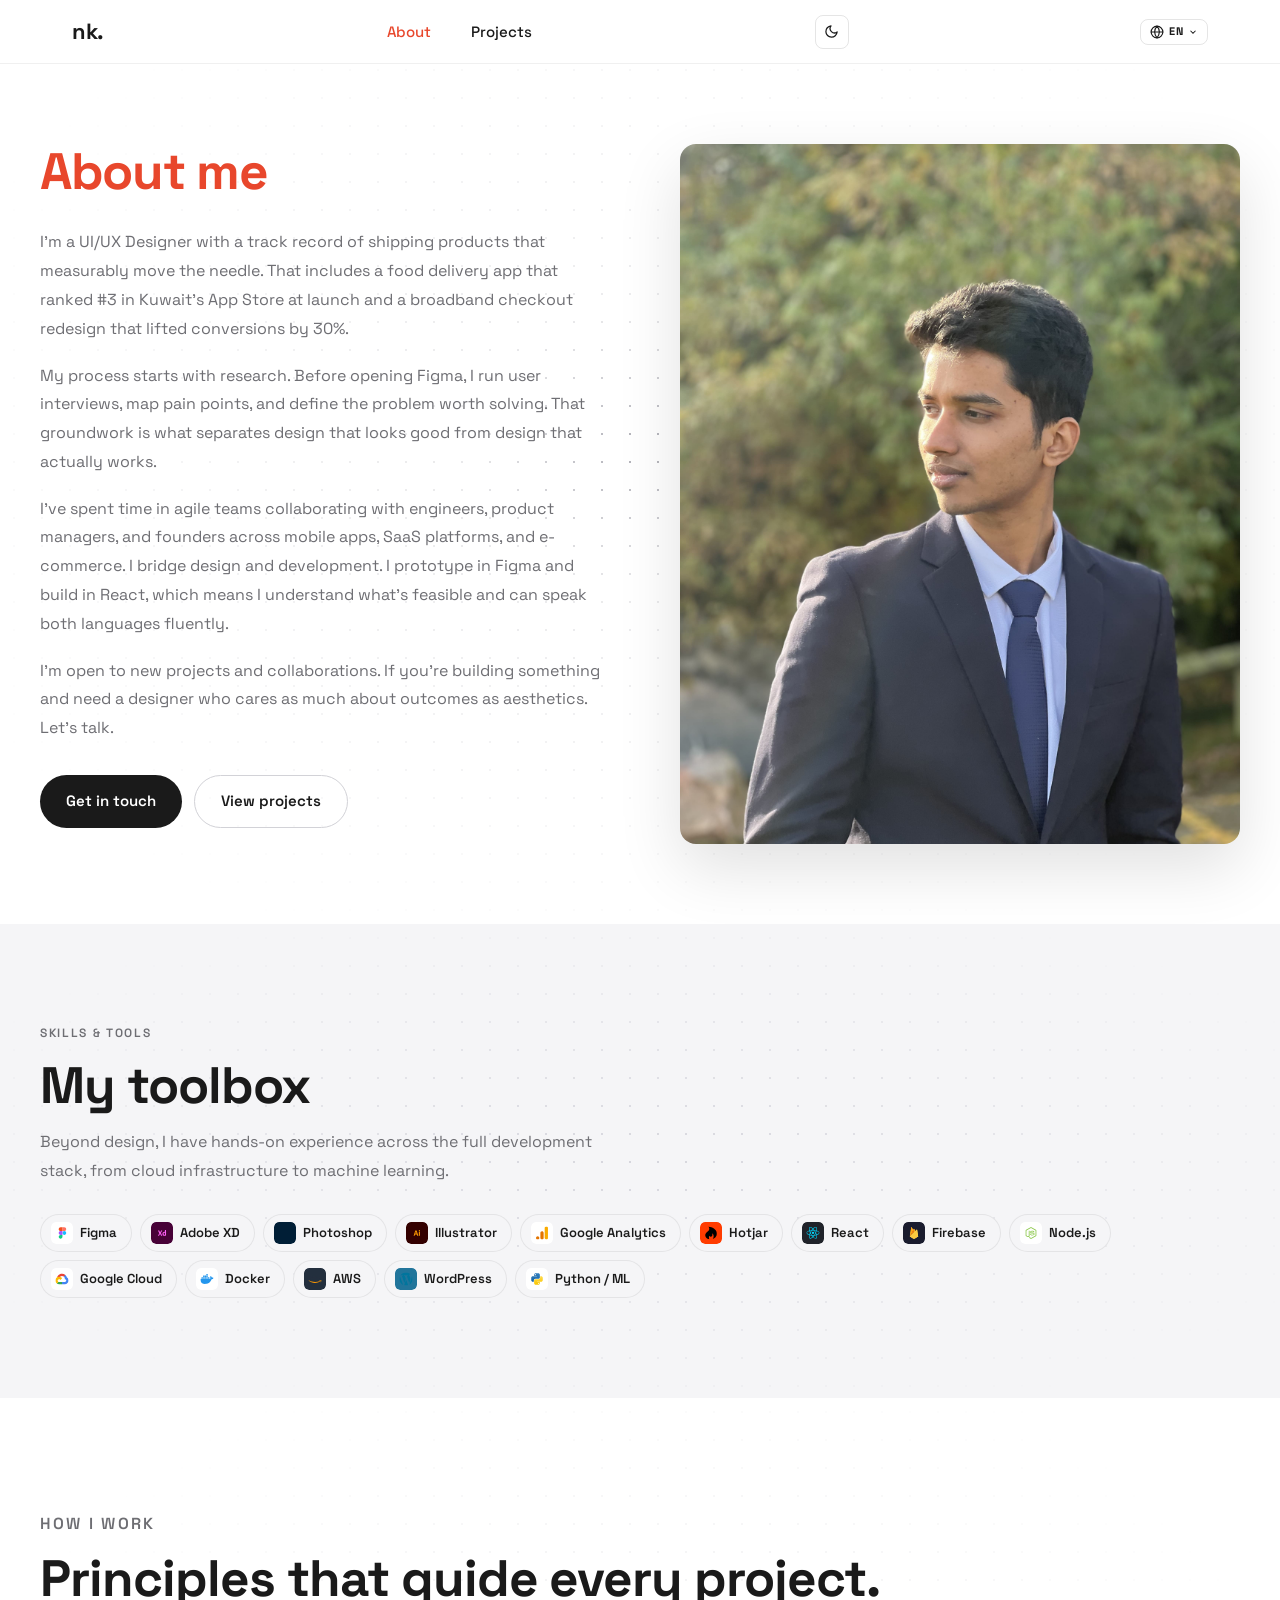
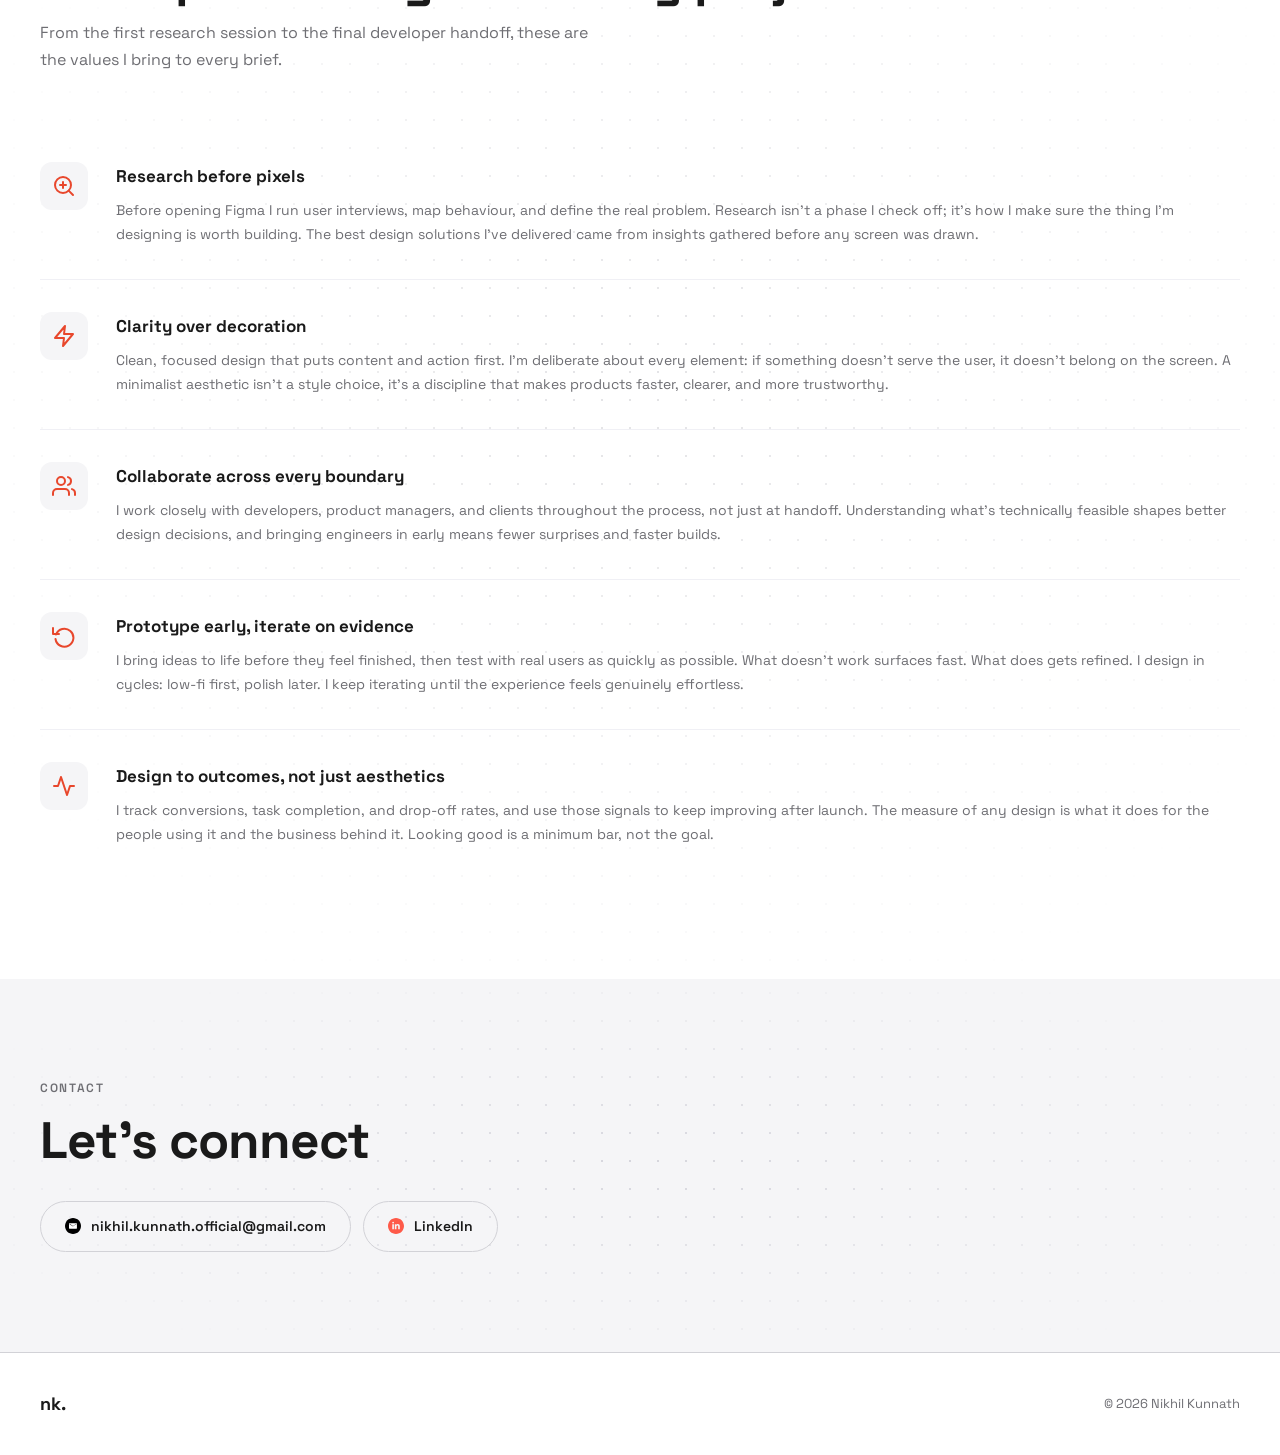
==== commit 6cf40639: "Dark mode update" ====
--- a/about/index.html
+++ b/about/index.html
@@ -1,6 +1,10 @@
 <!DOCTYPE html>
 <html lang="en">
 <head>
+  <!-- Theme: apply saved preference before first paint to prevent flash -->
+  <script>
+    (function(){try{var t=localStorage.getItem('nk-theme');if(t==='dark'){document.documentElement.setAttribute('data-theme','dark')}else if(!t&&window.matchMedia('(prefers-color-scheme:dark)').matches){document.documentElement.setAttribute('data-theme','dark')}}catch(e){}})();
+  </script>
   <meta charset="UTF-8"/>
   <meta name="viewport" content="width=device-width,initial-scale=1.0"/>
 
@@ -58,6 +62,10 @@
       <li><a href="../about/index.html" class="active">About</a></li>
       <li><a href="../index.html#projects">Projects</a></li>
     </ul>
+    <button class="theme-toggle notranslate" id="themeToggle" aria-label="Toggle dark mode" translate="no">
+      <svg class="icon-moon" viewBox="0 0 24 24" fill="none" stroke="currentColor" stroke-width="2" stroke-linecap="round" stroke-linejoin="round"><path d="M21 12.79A9 9 0 1 1 11.21 3 7 7 0 0 0 21 12.79z"/></svg>
+      <svg class="icon-sun"  viewBox="0 0 24 24" fill="none" stroke="currentColor" stroke-width="2" stroke-linecap="round" stroke-linejoin="round"><circle cx="12" cy="12" r="5"/><line x1="12" y1="1" x2="12" y2="3"/><line x1="12" y1="21" x2="12" y2="23"/><line x1="4.22" y1="4.22" x2="5.64" y2="5.64"/><line x1="18.36" y1="18.36" x2="19.78" y2="19.78"/><line x1="1" y1="12" x2="3" y2="12"/><line x1="21" y1="12" x2="23" y2="12"/><line x1="4.22" y1="19.78" x2="5.64" y2="18.36"/><line x1="18.36" y1="5.64" x2="19.78" y2="4.22"/></svg>
+    </button>
     <button class="nav-toggle" id="navToggle" aria-label="Menu">
       <span></span><span></span><span></span>
     </button>
--- a/styles/main.css
+++ b/styles/main.css
@@ -828,3 +828,214 @@
   flex-shrink: 0;
   display: block;
 }
+
+/* ═══════════════════════════════════════════════════════
+   DARK MODE
+   Toggled via [data-theme="dark"] on <html>.
+   All values use the same CSS vars — only the vars change.
+   ═══════════════════════════════════════════════════════ */
+
+[data-theme="dark"] {
+  --white:      #18181f;   /* deep blue-gray, not full black */
+  --off-white:  #21212b;   /* card surfaces */
+  --near-black: #eeeef2;   /* text — soft, easier on eyes */
+  --mid-gray:   #9494a6;   /* secondary text, bumped for contrast */
+  --light-gray: #32323f;   /* borders */
+  --ultralight: #2a2a35;   /* subtle dividers */
+  --accent:     #ff6347;   /* tomato — warmer, pops on dark bg */
+  --mint:       #1c2e24;   /* deep green tint */
+}
+
+/* Nav — dark mode */
+[data-theme="dark"] nav {
+  background: rgba(24,24,31,.88);
+  border-bottom-color: rgba(255,255,255,.08);
+}
+[data-theme="dark"] .page-case nav {
+  background: rgba(24,24,31,.97);
+}
+
+/* Dot colours in dark mode */
+[data-theme="dark"] .dot-target              { --dot-clr: #36364a; }
+[data-theme="dark"] .dot-target.section--gray { --dot-clr: #30303e; }
+[data-theme="dark"] .dot-target.section--mint { --dot-clr: #1e3428; }
+[data-theme="dark"] .dot-target.about-hero    { --dot-clr: #3a3a46; }
+
+/* Cards that use hard-coded colours (not vars) */
+[data-theme="dark"] .goals-box {
+  background: #1e1e2a;
+  border-color: rgba(100,120,255,.18);
+}
+[data-theme="dark"] .goals-box-title { color: #8aadff; }
+
+[data-theme="dark"] .insight-box {
+  background: rgba(255,91,61,.06);
+  border-left-color: var(--accent);
+}
+
+[data-theme="dark"] .eval-card {
+  background: #21212b;
+  border-color: rgba(255,255,255,.08);
+}
+
+[data-theme="dark"] .lp-dropdown {
+  background: #21212b;
+  border-color: rgba(255,255,255,.1);
+  box-shadow: 0 10px 40px rgba(0,0,0,.45);
+}
+[data-theme="dark"] .lp-option:hover    { background: #2c2c38; }
+[data-theme="dark"] .lp-btn             { border-color: rgba(255,255,255,.15); }
+[data-theme="dark"] .lp-btn:hover       { background: #2c2c38; border-color: rgba(255,255,255,.25); }
+[data-theme="dark"] .lp-drawer-opt      { border-color: rgba(255,255,255,.12); }
+[data-theme="dark"] .lp-drawer-opt:hover { background: #2c2c38; }
+
+/* Case study subnav */
+[data-theme="dark"] .case-subnav-wrap {
+  background: rgba(15,15,15,.95);
+  border-bottom-color: rgba(255,255,255,.07);
+}
+
+/* Lightbox stays dark regardless */
+[data-theme="dark"] .lightbox-overlay { background: rgba(0,0,0,.95); }
+
+/* Project cards border */
+[data-theme="dark"] .project-card { border-color: rgba(255,255,255,.06); }
+[data-theme="dark"] .project-card:hover { box-shadow: 0 20px 60px rgba(0,0,0,.5); }
+
+/* Testimonial cards */
+[data-theme="dark"] .testimonial-card { border-color: rgba(255,255,255,.05); }
+
+/* Buttons */
+[data-theme="dark"] .btn-primary  { background: #eeeef2; color: #18181f; }
+[data-theme="dark"] .btn-primary:hover { background: #ffffff; color: #18181f; }
+[data-theme="dark"] .btn-secondary { border-color: rgba(255,255,255,.2); color: var(--near-black); }
+[data-theme="dark"] .btn-secondary:hover { border-color: #f0f0f0; }
+
+/* Contact links */
+[data-theme="dark"] .contact-link { border-color: rgba(255,255,255,.15); }
+[data-theme="dark"] .contact-link:hover { background: #eeeef2; color: #18181f; }
+[data-theme="dark"] .contact-link:hover img { filter: invert(1); }
+
+/* Chips */
+[data-theme="dark"] .chip { border-color: rgba(255,255,255,.08); }
+[data-theme="dark"] .chip:hover { background: #eeeef2; color: #18181f; }
+
+/* Case tags */
+[data-theme="dark"] .case-tag { border-color: rgba(255,255,255,.1); }
+
+/* Approach icon */
+[data-theme="dark"] .approach-item { border-bottom-color: var(--ultralight); }
+
+/* Footer */
+[data-theme="dark"] footer { border-top-color: rgba(255,255,255,.07); }
+
+/* Persona/stat/finding cards */
+[data-theme="dark"] .persona-card { border-color: rgba(255,255,255,.07); box-shadow: 0 2px 12px rgba(0,0,0,.3); }
+[data-theme="dark"] .persona-card:hover { box-shadow: 0 8px 28px rgba(0,0,0,.5); }
+[data-theme="dark"] .finding-card { background: #21212b; border-color: rgba(255,255,255,.07); }
+[data-theme="dark"] .stat-card { border-color: rgba(255,255,255,.07); }
+[data-theme="dark"] .stat-card:hover { box-shadow: 0 8px 28px rgba(0,0,0,.4); }
+
+/* Images — very subtle toning to not look harsh */
+[data-theme="dark"] img:not(.persona-avatar-img):not(.case-byline-avatar):not(.testimonial-avatar):not(.chip-icon):not(.contact-link img):not(.nav-logo img):not(.about-photo) {
+  opacity: 0.92;
+}
+
+/* Case meta border */
+[data-theme="dark"] .case-meta { border-top-color: var(--ultralight); }
+
+/* Img borders */
+[data-theme="dark"] .img-full { border-color: rgba(255,255,255,.06); }
+[data-theme="dark"] .img-grid img { border-color: rgba(255,255,255,.06); }
+
+/* ── Dark mode card depth — shadows use light glow, not dark shadow ── */
+[data-theme="dark"] .project-card {
+  box-shadow: 0 2px 0 0 rgba(255,255,255,.04), 0 1px 16px rgba(0,0,0,.35);
+}
+[data-theme="dark"] .project-card:hover {
+  box-shadow: 0 20px 48px rgba(0,0,0,.55), 0 1px 0 0 rgba(255,255,255,.06);
+  transform: translateY(-6px);
+}
+[data-theme="dark"] .testimonial-card {
+  box-shadow: 0 2px 0 0 rgba(255,255,255,.04), 0 1px 12px rgba(0,0,0,.3);
+}
+[data-theme="dark"] .persona-card {
+  box-shadow: 0 2px 0 0 rgba(255,255,255,.05), 0 4px 20px rgba(0,0,0,.4);
+}
+[data-theme="dark"] .persona-card:hover {
+  box-shadow: 0 2px 0 0 rgba(255,255,255,.05), 0 12px 36px rgba(0,0,0,.55);
+}
+[data-theme="dark"] .stat-card {
+  box-shadow: 0 2px 0 0 rgba(255,255,255,.04), 0 1px 10px rgba(0,0,0,.3);
+}
+[data-theme="dark"] .stat-card:hover {
+  box-shadow: 0 2px 0 0 rgba(255,255,255,.04), 0 8px 28px rgba(0,0,0,.45);
+}
+[data-theme="dark"] .eval-card {
+  box-shadow: 0 1px 0 0 rgba(255,255,255,.04), 0 1px 8px rgba(0,0,0,.25);
+}
+[data-theme="dark"] .eval-card:hover {
+  box-shadow: 0 1px 0 0 rgba(255,255,255,.04), 0 6px 20px rgba(0,0,0,.4);
+}
+[data-theme="dark"] .goals-box {
+  box-shadow: 0 1px 0 0 rgba(255,255,255,.04), 0 2px 12px rgba(0,0,0,.25);
+}
+[data-theme="dark"] .finding-card {
+  box-shadow: 0 1px 0 0 rgba(255,255,255,.04), 0 1px 8px rgba(0,0,0,.25);
+}
+[data-theme="dark"] .case-cover {
+  box-shadow: 0 28px 80px rgba(0,0,0,.55), 0 1px 0 0 rgba(255,255,255,.06);
+}
+[data-theme="dark"] .img-full {
+  box-shadow: 0 6px 32px rgba(0,0,0,.45);
+}
+[data-theme="dark"] .img-grid img {
+  box-shadow: 0 4px 16px rgba(0,0,0,.4);
+}
+
+
+/* Theme toggle button */
+.theme-toggle {
+  display: flex;
+  align-items: center;
+  justify-content: center;
+  width: 34px;
+  height: 34px;
+  border-radius: 8px;
+  border: 1px solid rgba(0,0,0,.1);
+  background: transparent;
+  color: var(--near-black);
+  cursor: pointer;
+  flex-shrink: 0;
+  transition: background .15s, border-color .15s, color .15s;
+  margin-right: 8px;
+}
+.theme-toggle:hover { background: var(--off-white); border-color: rgba(0,0,0,.18); }
+.theme-toggle svg { width: 15px; height: 15px; flex-shrink: 0; }
+/* Hide the right icon based on theme */
+.theme-toggle .icon-moon { display: block; }
+.theme-toggle .icon-sun  { display: none; }
+[data-theme="dark"] .theme-toggle .icon-moon { display: none; }
+[data-theme="dark"] .theme-toggle .icon-sun  { display: block; }
+[data-theme="dark"] .theme-toggle { border-color: rgba(255,255,255,.15); }
+[data-theme="dark"] .theme-toggle:hover { background: #2c2c38; border-color: rgba(255,255,255,.25); }
+
+/* Smooth theme transition on everything except images */
+*, *::before, *::after {
+  transition-property: background-color, border-color, color, box-shadow, opacity;
+  transition-duration: 0.2s;
+  transition-timing-function: ease;
+}
+/* But NOT on transforms/positions (would make animations sluggish) */
+.fade-up, .mosaic-card img, .btn-primary, .btn-secondary, .project-card,
+.lp-chevron, .lp-dropdown, .approach-item .a-icon {
+  transition: unset;
+}
+.fade-up { transition: opacity .6s ease, transform .6s ease; }
+.mosaic-card img { transition: transform .5s ease; }
+.btn-primary { transition: background .15s, transform .15s, box-shadow .15s, color .15s; }
+.btn-secondary { transition: border-color .15s, background .15s, color .15s; }
+.project-card { transition: transform .35s cubic-bezier(.25,.46,.45,.94), box-shadow .35s, border-color .35s, background-color .2s; }
+.lp-chevron { transition: transform .18s ease; }
+.lp-dropdown { transition: opacity .16s ease, transform .16s ease; }
+.approach-item .a-icon { transition: background .3s, transform .4s cubic-bezier(.34,1.56,.64,1); }
